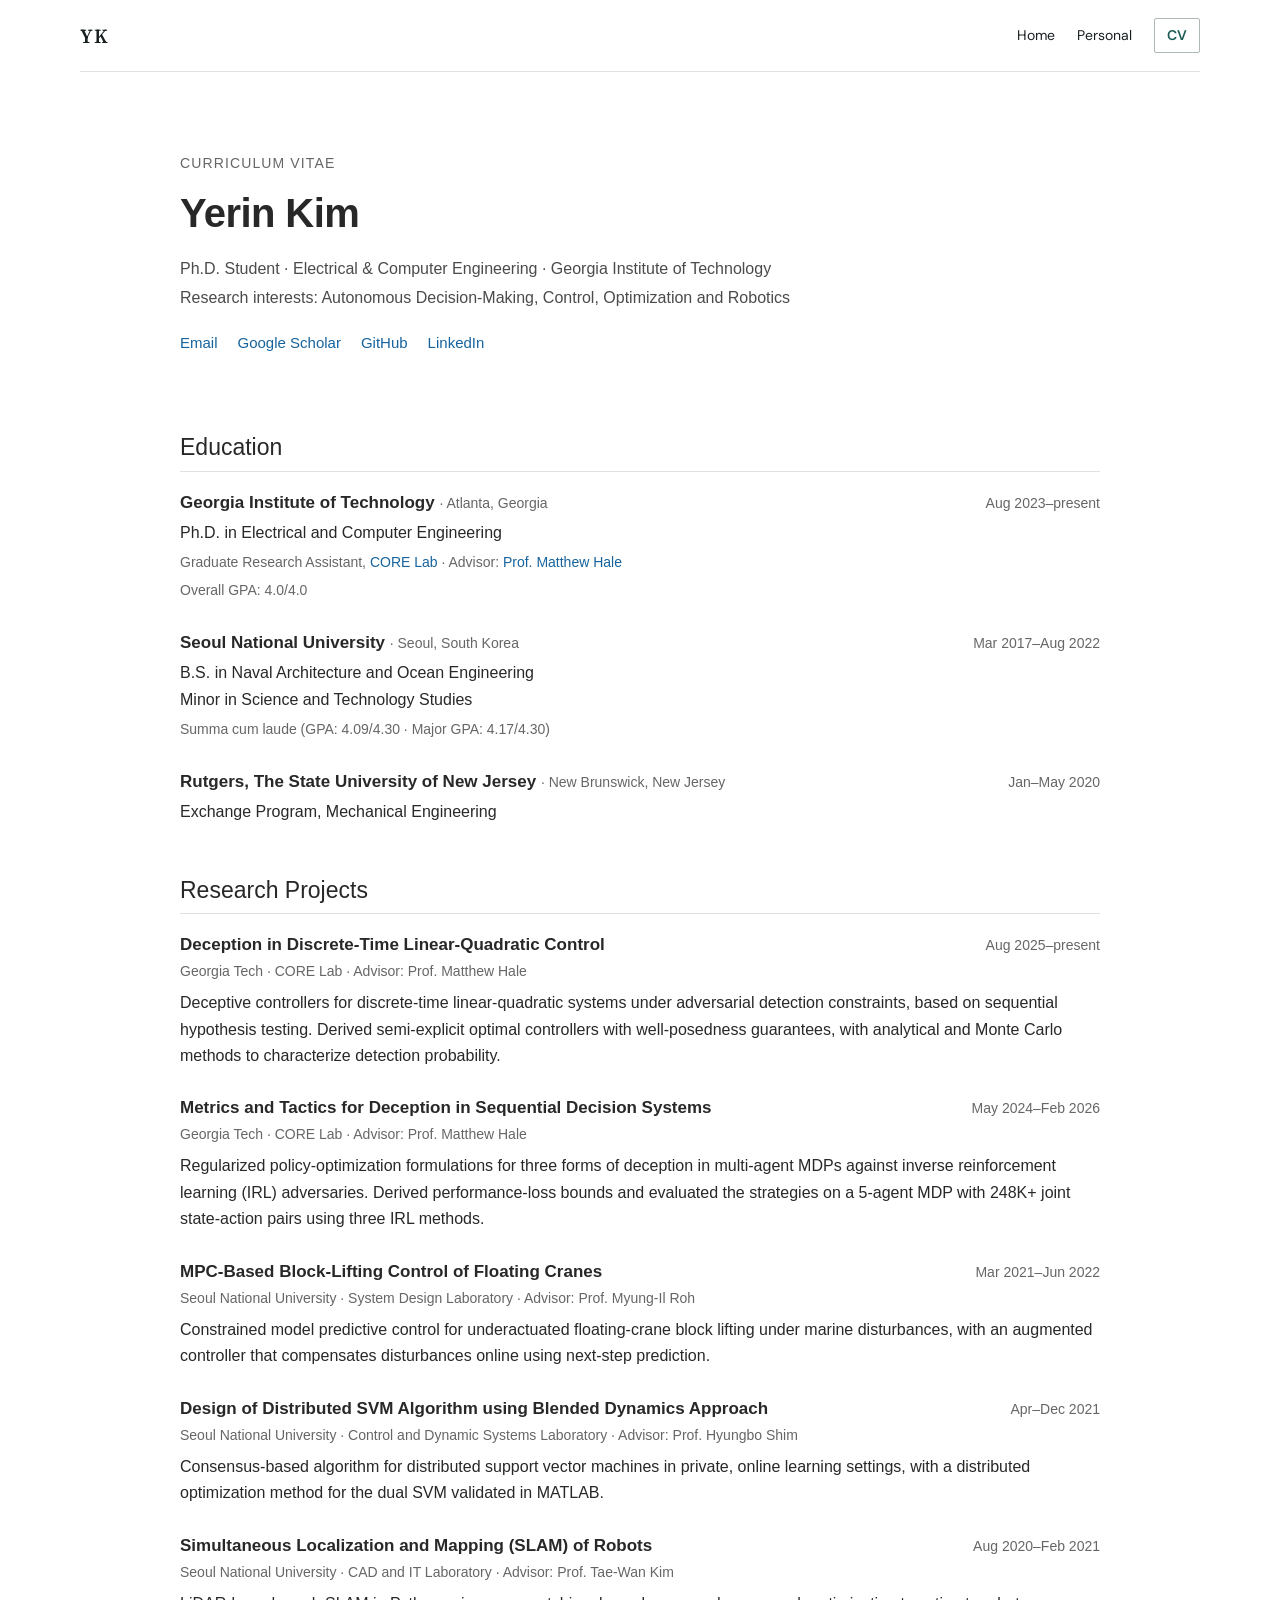
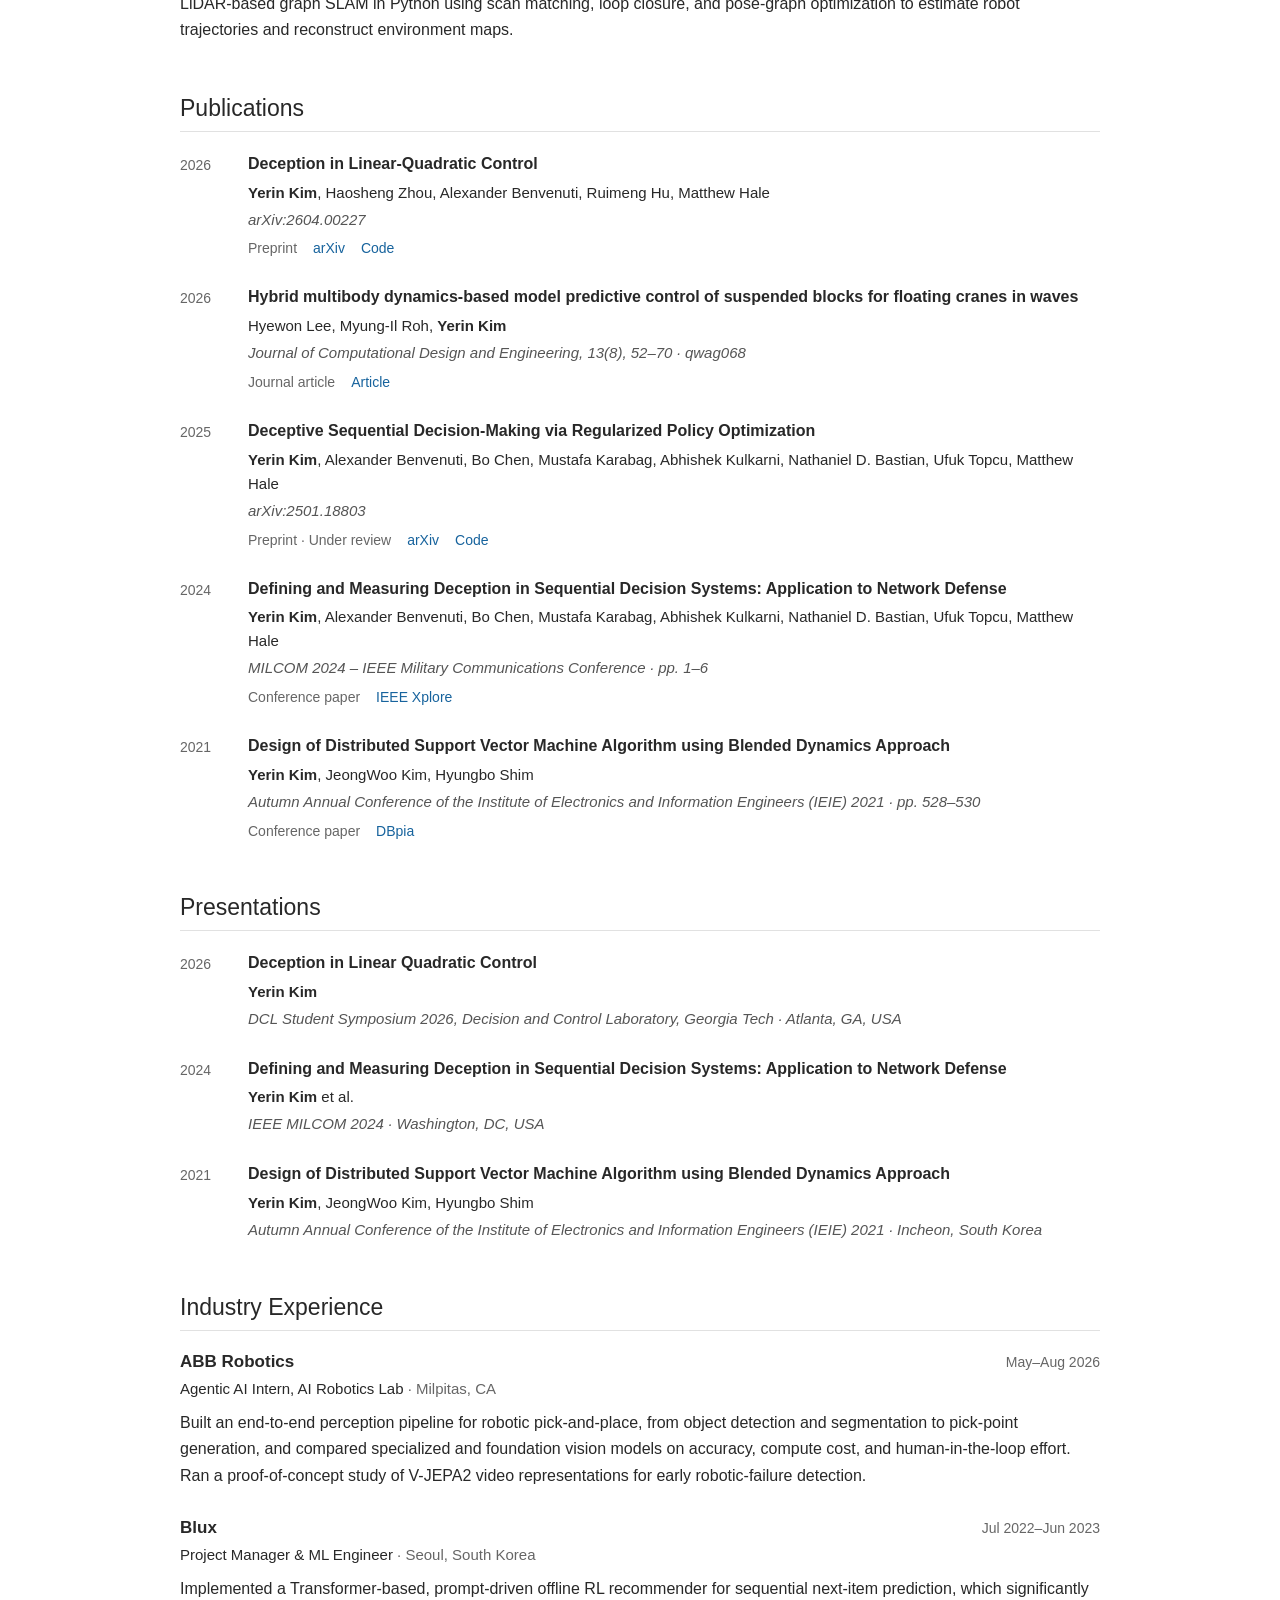
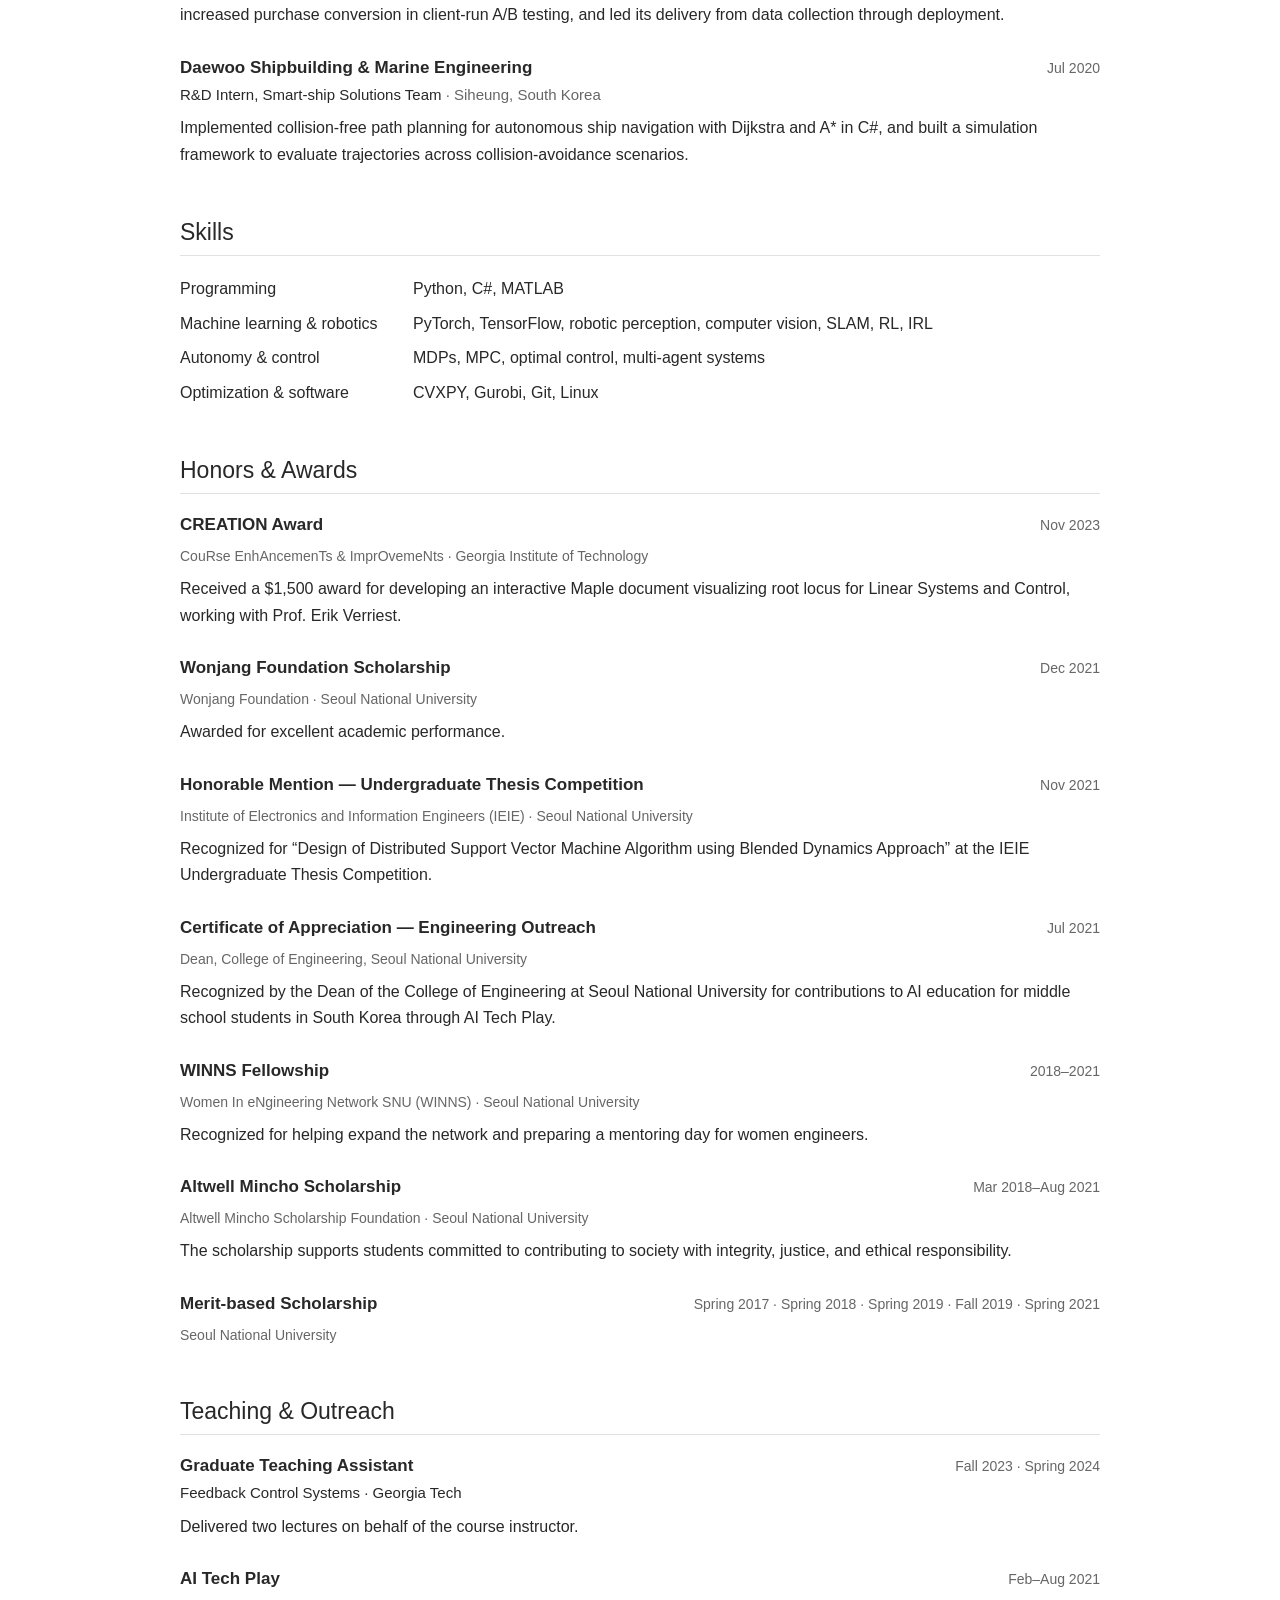
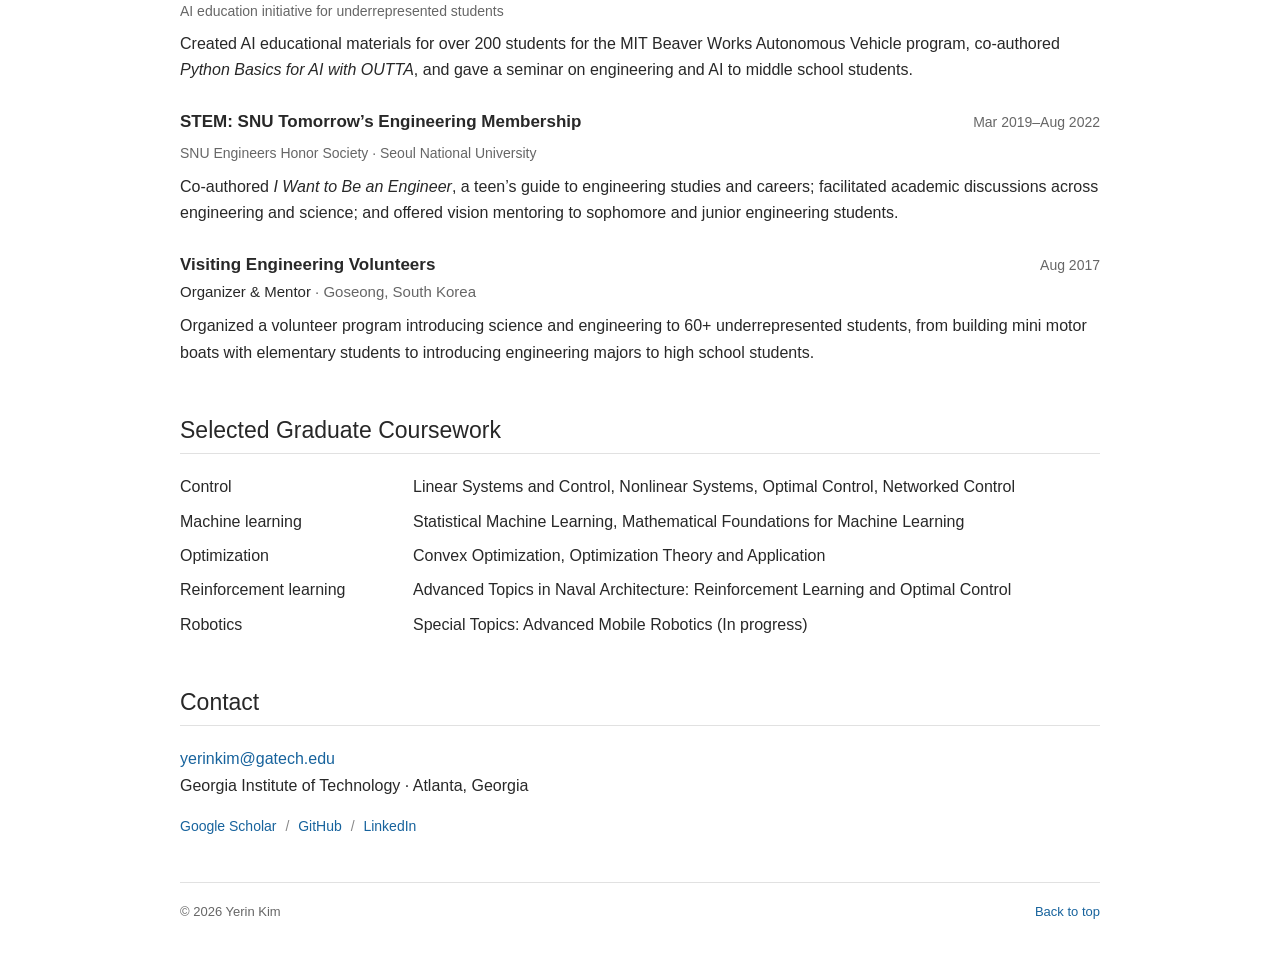
==== cv.html @ 41ae3ee2 "CV: rename to Presentations and add DCL Student Symposium 2026 talk Co-Authored-By: Claude Opus 5.5 " ====
<!doctype html>
<html lang="en">
<head>
  <meta charset="utf-8">
  <meta name="viewport" content="width=device-width, initial-scale=1">
  <meta name="description" content="Yerin Kim is a Ph.D. student in Electrical and Computer Engineering at Georgia Tech. Research in autonomous decision-making, control, optimization, and robotics.">
  <meta name="theme-color" content="#ffffff">



  <title>CV | Yerin Kim</title>
  <link rel="icon" type="image/svg+xml" href="data:image/svg+xml,%3Csvg xmlns='http://www.w3.org/2000/svg' viewBox='0 0 64 64'%3E%3Crect width='64' height='64' rx='6' fill='%231d5d91'/%3E%3Ctext x='32' y='42' font-family='Georgia,serif' font-size='28' text-anchor='middle' fill='white'%3EYK%3C/text%3E%3C/svg%3E">
    <link href="https://fonts.googleapis.com/css2?family=DM+Sans:wght@400;500;600&family=Source+Serif+4:opsz,wght@8..60,500;8..60,600&display=swap" rel="stylesheet">
    <link rel="stylesheet" href="styles.css">
    <link rel="stylesheet" href="cv.css">
  <meta property="og:type" content="website">
  <meta property="og:site_name" content="Yerin Kim">
  <meta property="og:title" content="CV | Yerin Kim">
  <meta property="og:description" content="Research, publications, industry experience, education, and teaching.">
  <meta property="og:url" content="https://yerinkim-yk.github.io/cv.html">
  <meta property="og:image" content="https://yerinkim-yk.github.io/assets/personal-outdoors.jpg">
  <meta property="og:image:type" content="image/jpeg">
  <meta property="og:image:alt" content="Yerin overlooking the mountains from a rock beneath a tree">
  <meta name="twitter:card" content="summary_large_image">
  <meta name="twitter:title" content="CV | Yerin Kim">
  <meta name="twitter:description" content="Research, publications, industry experience, education, and teaching.">
  <meta name="twitter:image" content="https://yerinkim-yk.github.io/assets/personal-outdoors.jpg">
  <meta name="twitter:image:alt" content="Yerin overlooking the mountains from a rock beneath a tree">
</head>
<body class="cv-page">
  <a class="skip-link" href="#main">Skip to content</a>
  <header class="site-header">
    <a class="wordmark" href="index.html" aria-label="Yerin Kim home">YK</a>
    <nav aria-label="Primary navigation">
      <a href="index.html">Home</a>
      <a href="personal.html">Personal</a>
      <a href="cv.html" class="nav-cv" aria-current="page">CV</a>
    </nav>
  </header>
  <main id="main">
    <section class="introduction" id="home" aria-labelledby="name">
      <div class="profile-header">
        <div class="profile-identity">
          <p class="page-label">Curriculum Vitae</p>
          <h1 id="name">Yerin Kim</h1>
          <p class="position">Ph.D. Student · Electrical &amp; Computer Engineering · Georgia Institute of Technology<br>Research interests: Autonomous Decision-Making, Control, Optimization and Robotics</p>
          <div class="profile-links" aria-label="Contact and profiles"><a href="mailto:yerinkim@gatech.edu">Email</a><a href="https://scholar.google.com/citations?user=Wx4iFFQAAAAJ&amp;hl=en" target="_blank" rel="noopener noreferrer">Google Scholar</a><a href="https://github.com/yerinkim-yk" target="_blank" rel="noopener noreferrer">GitHub</a><a href="https://www.linkedin.com/in/yerinkimyk" target="_blank" rel="noopener noreferrer">LinkedIn</a></div>
        </div>
      </div>
    </section>

    <section class="section" id="about" aria-labelledby="education-heading">
      <h2 id="education-heading">Education</h2>
      <article class="education-entry">
        <div class="education-content">
        <div class="entry-heading"><h3>Georgia Institute of Technology <span class="location">· Atlanta, Georgia</span></h3><p class="entry-date">Aug 2023–present</p></div>
        <p>Ph.D. in Electrical and Computer Engineering</p>
        <p class="entry-meta">Graduate Research Assistant, <a href="https://corelab.ece.gatech.edu/" target="_blank" rel="noopener noreferrer">CORE Lab</a> · Advisor: <a href="https://ece.gatech.edu/directory/matthew-hale" target="_blank" rel="noopener noreferrer">Prof. Matthew Hale</a></p>
        <p class="entry-meta">Overall GPA: 4.0/4.0</p>
        </div>
      </article>
      <article class="education-entry">
        <div class="education-content">
        <div class="entry-heading"><h3>Seoul National University <span class="location">· Seoul, South Korea</span></h3><p class="entry-date">Mar 2017–Aug 2022</p></div>
        <p>B.S. in Naval Architecture and Ocean Engineering<br>Minor in Science and Technology Studies</p>
        <p class="entry-meta">Summa cum laude (GPA: 4.09/4.30 · Major GPA: 4.17/4.30)</p>
        </div>
      </article>
      <article class="education-entry">
        <div class="education-content">
        <div class="entry-heading"><h3>Rutgers, The State University of New Jersey <span class="location">· New Brunswick, New Jersey</span></h3><p class="entry-date">Jan–May 2020</p></div>
        <p>Exchange Program, Mechanical Engineering</p>
        </div>
      </article>
    </section>

    <section class="section" id="research" aria-labelledby="research-heading">
      <h2 id="research-heading">Research Projects</h2>
      <article class="research-entry">
        <div class="entry-heading"><h3>Deception in Discrete-Time Linear-Quadratic Control</h3><p class="entry-date">Aug 2025–present</p></div>
        <p class="entry-meta">Georgia Tech · CORE Lab · Advisor: Prof. Matthew Hale</p>
        <p>Deceptive controllers for discrete-time linear-quadratic systems under adversarial detection constraints, based on sequential hypothesis testing. Derived semi-explicit optimal controllers with well-posedness guarantees, with analytical and Monte Carlo methods to characterize detection probability.</p>
      </article>
      <article class="research-entry">
        <div class="entry-heading"><h3>Metrics and Tactics for Deception in Sequential Decision Systems</h3><p class="entry-date">May 2024–Feb 2026</p></div>
        <p class="entry-meta">Georgia Tech · CORE Lab · Advisor: Prof. Matthew Hale</p>
        <p>Regularized policy-optimization formulations for three forms of deception in multi-agent MDPs against inverse reinforcement learning (IRL) adversaries. Derived performance-loss bounds and evaluated the strategies on a 5-agent MDP with 248K+ joint state-action pairs using three IRL methods.</p>
      </article>
      <article class="research-entry">
        <div class="entry-heading"><h3>MPC-Based Block-Lifting Control of Floating Cranes</h3><p class="entry-date">Mar 2021–Jun 2022</p></div>
        <p class="entry-meta">Seoul National University · System Design Laboratory · Advisor: Prof. Myung-Il Roh</p>
        <p>Constrained model predictive control for underactuated floating-crane block lifting under marine disturbances, with an augmented controller that compensates disturbances online using next-step prediction.</p>
      </article>
      <article class="research-entry">
        <div class="entry-heading"><h3>Design of Distributed SVM Algorithm using Blended Dynamics Approach</h3><p class="entry-date">Apr–Dec 2021</p></div>
        <p class="entry-meta">Seoul National University · Control and Dynamic Systems Laboratory · Advisor: Prof. Hyungbo Shim</p>
        <p>Consensus-based algorithm for distributed support vector machines in private, online learning settings, with a distributed optimization method for the dual SVM validated in MATLAB.</p>
      </article>
      <article class="research-entry">
        <div class="entry-heading"><h3>Simultaneous Localization and Mapping (SLAM) of Robots</h3><p class="entry-date">Aug 2020–Feb 2021</p></div>
        <p class="entry-meta">Seoul National University · CAD and IT Laboratory · Advisor: Prof. Tae-Wan Kim</p>
        <p>LiDAR-based graph SLAM in Python using scan matching, loop closure, and pose-graph optimization to estimate robot trajectories and reconstruct environment maps.</p>
      </article>
    </section>

    <section class="section" id="publications" aria-labelledby="publications-heading">
      <h2 id="publications-heading">Publications</h2>
      <ol class="publication-list">
        <li>
          <span class="pub-year">2026</span>
          <div class="publication-body">
            <h3 class="publication-title"><a href="https://arxiv.org/abs/2604.00227" target="_blank" rel="noopener noreferrer">Deception in Linear-Quadratic Control</a></h3>
            <p class="authors"><strong>Yerin Kim</strong>, Haosheng Zhou, Alexander Benvenuti, Ruimeng Hu, Matthew Hale</p>
            <p class="venue">arXiv:2604.00227</p>
            <div class="publication-links"><span class="publication-status">Preprint</span><a class="paper-link" href="https://arxiv.org/abs/2604.00227" target="_blank" rel="noopener noreferrer" aria-label="arXiv: Deception in Linear-Quadratic Control">arXiv</a><a class="paper-link" href="https://github.com/yerinkim-yk/Deception-in-LQ-control" target="_blank" rel="noopener noreferrer" aria-label="Code: Deception in Linear-Quadratic Control">Code</a></div>
          </div>
        </li>
<li>
          <span class="pub-year">2026</span>
          <div class="publication-body">
            <h3 class="publication-title"><a href="https://doi.org/10.1093/jcde/qwag068" target="_blank" rel="noopener noreferrer">Hybrid multibody dynamics-based model predictive control of suspended blocks for floating cranes in waves</a></h3>
            <p class="authors">Hyewon Lee, Myung-Il Roh, <strong>Yerin Kim</strong></p>
            <p class="venue">Journal of Computational Design and Engineering, 13(8), 52–70 · qwag068</p>
            <div class="publication-links"><span class="publication-status">Journal article</span><a class="paper-link" href="https://doi.org/10.1093/jcde/qwag068" target="_blank" rel="noopener noreferrer" aria-label="Article: Hybrid multibody dynamics-based model predictive control">Article</a></div>
          </div>
        </li>
<li>
          <span class="pub-year">2025</span>
          <div class="publication-body">
            <h3 class="publication-title"><a href="https://arxiv.org/abs/2501.18803" target="_blank" rel="noopener noreferrer">Deceptive Sequential Decision-Making via Regularized Policy Optimization</a></h3>
            <p class="authors"><strong>Yerin Kim</strong>, Alexander Benvenuti, Bo Chen, Mustafa Karabag, Abhishek Kulkarni, Nathaniel D. Bastian, Ufuk Topcu, Matthew Hale</p>
            <p class="venue">arXiv:2501.18803</p>
            <div class="publication-links"><span class="publication-status">Preprint · Under review</span><a class="paper-link" href="https://arxiv.org/abs/2501.18803" target="_blank" rel="noopener noreferrer" aria-label="arXiv: Deceptive Sequential Decision-Making via Regularized Policy Optimization">arXiv</a><a class="paper-link" href="https://github.com/yerinkim-yk/DeceptionMTD" target="_blank" rel="noopener noreferrer" aria-label="Code: Deceptive Sequential Decision-Making via Regularized Policy Optimization">Code</a></div>
          </div>
        </li>
<li>
          <span class="pub-year">2024</span>
          <div class="publication-body">
            <h3 class="publication-title"><a href="https://ieeexplore.ieee.org/document/10773660" target="_blank" rel="noopener noreferrer">Defining and Measuring Deception in Sequential Decision Systems: Application to Network Defense</a></h3>
            <p class="authors"><strong>Yerin Kim</strong>, Alexander Benvenuti, Bo Chen, Mustafa Karabag, Abhishek Kulkarni, Nathaniel D. Bastian, Ufuk Topcu, Matthew Hale</p>
            <p class="venue">MILCOM 2024 – IEEE Military Communications Conference · pp. 1–6</p>
            <div class="publication-links"><span class="publication-status">Conference paper</span><a class="paper-link" href="https://ieeexplore.ieee.org/document/10773660" target="_blank" rel="noopener noreferrer" aria-label="IEEE Xplore: Defining and Measuring Deception in Sequential Decision Systems: Application to Network Defense">IEEE Xplore</a></div>
          </div>
        </li>
        <li>
          <span class="pub-year">2021</span>
          <div class="publication-body">
            <h3 class="publication-title"><a href="https://www.dbpia.co.kr/journal/articleDetail?nodeId=NODE11027646" target="_blank" rel="noopener noreferrer">Design of Distributed Support Vector Machine Algorithm using Blended Dynamics Approach</a></h3>
            <p class="authors"><strong>Yerin Kim</strong>, JeongWoo Kim, Hyungbo Shim</p>
            <p class="venue">Autumn Annual Conference of the Institute of Electronics and Information Engineers (IEIE) 2021 · pp. 528–530</p>
            <div class="publication-links"><span class="publication-status">Conference paper</span><a class="paper-link" href="https://www.dbpia.co.kr/journal/articleDetail?nodeId=NODE11027646" target="_blank" rel="noopener noreferrer" aria-label="DBpia: Design of Distributed Support Vector Machine Algorithm using Blended Dynamics Approach">DBpia</a></div>
          </div>
        </li>
      </ol>
    </section>

    <section class="section" id="presentations" aria-labelledby="presentations-heading">
      <h2 id="presentations-heading">Presentations</h2>
      <ol class="publication-list">
        <li>
          <span class="pub-year">2026</span>
          <div class="publication-body">
            <h3 class="publication-title">Deception in Linear Quadratic Control</h3>
            <p class="authors"><strong>Yerin Kim</strong></p>
            <p class="venue">DCL Student Symposium 2026, Decision and Control Laboratory, Georgia Tech · Atlanta, GA, USA</p>
          </div>
        </li>
        <li>
          <span class="pub-year">2024</span>
          <div class="publication-body">
            <h3 class="publication-title">Defining and Measuring Deception in Sequential Decision Systems: Application to Network Defense</h3>
            <p class="authors"><strong>Yerin Kim</strong> et al.</p>
            <p class="venue">IEEE MILCOM 2024 · Washington, DC, USA</p>
          </div>
        </li>
        <li>
          <span class="pub-year">2021</span>
          <div class="publication-body">
            <h3 class="publication-title">Design of Distributed Support Vector Machine Algorithm using Blended Dynamics Approach</h3>
            <p class="authors"><strong>Yerin Kim</strong>, JeongWoo Kim, Hyungbo Shim</p>
            <p class="venue">Autumn Annual Conference of the Institute of Electronics and Information Engineers (IEIE) 2021 · Incheon, South Korea</p>
          </div>
        </li>
      </ol>
    </section>

    <section class="section" id="work" aria-labelledby="work-heading">
      <h2 id="work-heading">Industry Experience</h2>
      <article class="experience-entry company-entry">
        <div class="company-content">
        <div class="entry-heading"><h3>ABB Robotics</h3><p class="entry-date">May–Aug 2026</p></div>
        <p class="entry-role">Agentic AI Intern, AI Robotics Lab <span class="location">· Milpitas, CA</span></p>
        <p>Built an end-to-end perception pipeline for robotic pick-and-place, from object detection and segmentation to pick-point generation, and compared specialized and foundation vision models on accuracy, compute cost, and human-in-the-loop effort. Ran a proof-of-concept study of V-JEPA2 video representations for early robotic-failure detection.</p>
        </div>
      </article>
      <article class="experience-entry company-entry">
        <div class="company-content">
        <div class="entry-heading"><h3>Blux</h3><p class="entry-date">Jul 2022–Jun 2023</p></div>
        <p class="entry-role">Project Manager &amp; ML Engineer <span class="location">· Seoul, South Korea</span></p>
        <p>Implemented a Transformer-based, prompt-driven offline RL recommender for sequential next-item prediction, which significantly increased purchase conversion in client-run A/B testing, and led its delivery from data collection through deployment.</p>
        </div>
      </article>
      <article class="experience-entry company-entry">
        <div class="company-content">
        <div class="entry-heading"><h3>Daewoo Shipbuilding &amp; Marine Engineering</h3><p class="entry-date">Jul 2020</p></div>
        <p class="entry-role">R&amp;D Intern, Smart-ship Solutions Team <span class="location">· Siheung, South Korea</span></p>
        <p>Implemented collision-free path planning for autonomous ship navigation with Dijkstra and A* in C#, and built a simulation framework to evaluate trajectories across collision-avoidance scenarios.</p>
        </div>
      </article>
    </section>

    <section class="section" id="skills" aria-labelledby="skills-heading">
      <h2 id="skills-heading">Skills</h2>
      <dl class="skills-list">
        <div><dt>Programming</dt><dd>Python, C#, MATLAB</dd></div>
        <div><dt>Machine learning &amp; robotics</dt><dd>PyTorch, TensorFlow, robotic perception, computer vision, SLAM, RL, IRL</dd></div>
        <div><dt>Autonomy &amp; control</dt><dd>MDPs, MPC, optimal control, multi-agent systems</dd></div>
        <div><dt>Optimization &amp; software</dt><dd>CVXPY, Gurobi, Git, Linux</dd></div>
      </dl>
    </section>

    <section class="section" id="awards" aria-labelledby="awards-heading">
      <h2 id="awards-heading">Honors &amp; Awards</h2>
      <article class="experience-entry">
        <div class="entry-heading"><h3>CREATION Award</h3><p class="entry-date">Nov 2023</p></div>
        <p class="entry-meta">CouRse EnhAncemenTs &amp; ImprOvemeNts · Georgia Institute of Technology</p>
        <p>Received a $1,500 award for developing an interactive Maple document visualizing root locus for Linear Systems and Control, working with Prof. Erik Verriest.</p>
      </article>
      <article class="experience-entry">
        <div class="entry-heading"><h3>Wonjang Foundation Scholarship</h3><p class="entry-date">Dec 2021</p></div>
        <p class="entry-meta">Wonjang Foundation · Seoul National University</p>
        <p>Awarded for excellent academic performance.</p>
      </article>
      <article class="experience-entry">
        <div class="entry-heading"><h3>Honorable Mention — Undergraduate Thesis Competition</h3><p class="entry-date">Nov 2021</p></div>
        <p class="entry-meta">Institute of Electronics and Information Engineers (IEIE) · Seoul National University</p>
        <p>Recognized for “Design of Distributed Support Vector Machine Algorithm using Blended Dynamics Approach” at the IEIE Undergraduate Thesis Competition.</p>
      </article>
      <article class="experience-entry">
        <div class="entry-heading"><h3>Certificate of Appreciation — Engineering Outreach</h3><p class="entry-date">Jul 2021</p></div>
        <p class="entry-meta">Dean, College of Engineering, Seoul National University</p>
        <p>Recognized by the Dean of the College of Engineering at Seoul National University for contributions to AI education for middle school students in South Korea through AI Tech Play.</p>
      </article>
      <article class="experience-entry">
        <div class="entry-heading"><h3>WINNS Fellowship</h3><p class="entry-date">2018–2021</p></div>
        <p class="entry-meta">Women In eNgineering Network SNU (WINNS) · Seoul National University</p>
        <p>Recognized for helping expand the network and preparing a mentoring day for women engineers.</p>
      </article>
      <article class="experience-entry">
        <div class="entry-heading"><h3>Altwell Mincho Scholarship</h3><p class="entry-date">Mar 2018–Aug 2021</p></div>
        <p class="entry-meta">Altwell Mincho Scholarship Foundation · Seoul National University</p>
        <p>The scholarship supports students committed to contributing to society with integrity, justice, and ethical responsibility.</p>
      </article>
      <article class="experience-entry">
        <div class="entry-heading"><h3>Merit-based Scholarship</h3><p class="entry-date">Spring 2017 · Spring 2018 · Spring 2019 · Fall 2019 · Spring 2021</p></div>
        <p class="entry-meta">Seoul National University</p>
      </article>
    </section>

    <section class="section" id="teaching" aria-labelledby="teaching-heading">
      <h2 id="teaching-heading">Teaching &amp; Outreach</h2>
      <article class="experience-entry">
        <div class="entry-heading"><h3>Graduate Teaching Assistant</h3><p class="entry-date">Fall 2023 · Spring 2024</p></div>
        <p class="entry-role">Feedback Control Systems · Georgia Tech</p>
        <p>Delivered two lectures on behalf of the course instructor.</p>
      </article>
      <article class="experience-entry">
        <div class="entry-heading"><h3>AI Tech Play</h3><p class="entry-date">Feb–Aug 2021</p></div>
        <p class="entry-meta">AI education initiative for underrepresented students</p>
        <p>Created AI educational materials for over 200 students for the MIT Beaver Works Autonomous Vehicle program, co-authored <em>Python Basics for AI with OUTTA</em>, and gave a seminar on engineering and AI to middle school students.</p>
      </article>
      <article class="experience-entry">
        <div class="entry-heading"><h3>STEM: SNU Tomorrow’s Engineering Membership</h3><p class="entry-date">Mar 2019–Aug 2022</p></div>
        <p class="entry-meta">SNU Engineers Honor Society · Seoul National University</p>
        <p>Co-authored <em>I Want to Be an Engineer</em>, a teen’s guide to engineering studies and careers; facilitated academic discussions across engineering and science; and offered vision mentoring to sophomore and junior engineering students.</p>
      </article>
      <article class="experience-entry">
        <div class="entry-heading"><h3>Visiting Engineering Volunteers</h3><p class="entry-date">Aug 2017</p></div>
        <p class="entry-role">Organizer &amp; Mentor <span class="location">· Goseong, South Korea</span></p>
        <p>Organized a volunteer program introducing science and engineering to 60+ underrepresented students, from building mini motor boats with elementary students to introducing engineering majors to high school students.</p>
      </article>
    </section>

    <section class="section" id="coursework" aria-labelledby="coursework-heading">
      <h2 id="coursework-heading">Selected Graduate Coursework</h2>
      <dl class="skills-list">
        <div><dt>Control</dt><dd>Linear Systems and Control, Nonlinear Systems, Optimal Control, Networked Control</dd></div>
        <div><dt>Machine learning</dt><dd>Statistical Machine Learning, Mathematical Foundations for Machine Learning</dd></div>
        <div><dt>Optimization</dt><dd>Convex Optimization, Optimization Theory and Application</dd></div>
        <div><dt>Reinforcement learning</dt><dd>Advanced Topics in Naval Architecture: Reinforcement Learning and Optimal Control</dd></div>
        <div><dt>Robotics</dt><dd>Special Topics: Advanced Mobile Robotics (In progress)</dd></div>
      </dl>
    </section>

    <section class="section contact-section" id="contact" aria-labelledby="contact-heading">
      <h2 id="contact-heading">Contact</h2>
      <p><a href="mailto:yerinkim@gatech.edu">yerinkim@gatech.edu</a><br>Georgia Institute of Technology · Atlanta, Georgia</p>
      <p class="contact-profiles"><a href="https://scholar.google.com/citations?user=Wx4iFFQAAAAJ&amp;hl=en" target="_blank" rel="noopener noreferrer">Google Scholar</a><span aria-hidden="true"> / </span><a href="https://github.com/yerinkim-yk" target="_blank" rel="noopener noreferrer">GitHub</a><span aria-hidden="true"> / </span><a href="https://www.linkedin.com/in/yerinkimyk" target="_blank" rel="noopener noreferrer">LinkedIn</a></p>
    </section>
  </main>
  <footer class="site-footer"><span>© 2026 Yerin Kim</span><a href="#home">Back to top</a></footer>
  <script data-goatcounter="https://yerinkim.goatcounter.com/count" async src="https://gc.zgo.at/count.js"></script>
</body>
</html>
---- styles.css ----
:root {
  --ink: #192022;
  --muted: #667071;
  --line: #dfe3e1;
  --soft: #f5f7f5;
  --accent: #1c5b55;
  --serif: "Source Serif 4", Georgia, serif;
  --sans: "DM Sans", Arial, sans-serif;
}

* { box-sizing: border-box; }
html { scroll-behavior: smooth; }
body { margin: 0; color: var(--ink); background: #fff; font: 400 16px/1.65 var(--sans); }
a { color: var(--accent); text-decoration-color: #9dbbb6; text-underline-offset: 0.18em; }
a:hover { color: #103d39; }

.site-header {
  width: min(1120px, calc(100% - 48px));
  min-height: 72px;
  margin: 0 auto;
  display: flex;
  align-items: center;
  justify-content: space-between;
  border-bottom: 1px solid var(--line);
}
.wordmark { color: var(--ink); font: 600 20px/1 var(--serif); letter-spacing: .04em; text-decoration: none; }
nav { display: flex; align-items: center; gap: 22px; font-size: 14px; }
nav a { color: var(--ink); text-decoration: none; }
nav a:hover { color: var(--accent); }
nav .nav-cv { padding: 5px 12px; border: 1px solid #aeb9b5; border-radius: 2px; }

main { width: min(1040px, calc(100% - 48px)); margin: 0 auto; }
.hero { padding: clamp(84px, 12vw, 148px) 0 clamp(82px, 10vw, 126px); }
.hero-identity { display: grid; grid-template-columns: 1fr 156px; gap: 48px; align-items: end; max-width: 760px; }
.eyebrow, .card-kicker { margin: 0 0 9px; color: var(--accent); font-size: 11px; font-weight: 600; letter-spacing: .13em; text-transform: uppercase; }
h1, h2, h3, h4 { margin: 0; line-height: 1.17; }
h1, h2, h3 { font-family: var(--serif); font-weight: 600; }
h1 { font-size: clamp(46px, 7vw, 76px); letter-spacing: -.038em; }
h2 { font-size: clamp(33px, 4.2vw, 48px); letter-spacing: -.027em; }
h3 { font-size: 26px; letter-spacing: -.018em; }
h4 { font-size: 15px; font-weight: 600; }
.affiliation { margin: 13px 0 0; color: var(--muted); font-size: 16px; line-height: 1.5; }
.advisor { margin: 0; color: var(--muted); font-size: 14px; }
.portrait { width: 156px; height: 156px; object-fit: cover; border-radius: 2px; filter: saturate(.88); }
.hero-copy { width: min(775px, 100%); margin-top: 62px; }
.hero-copy p { margin: 0 0 19px; font-size: 18px; }
.hero-copy .research-statement { font: 500 clamp(23px, 3vw, 32px)/1.33 var(--serif); letter-spacing: -.018em; }
.contact-links { display: flex; flex-wrap: wrap; gap: 8px 19px; padding-top: 10px; font-size: 15px !important; }

.section { padding: 92px 0; border-top: 1px solid var(--line); }
.section-heading { margin-bottom: 42px; }
.section-heading h2 { max-width: 700px; }
.featured-research { display: grid; gap: 30px; }
.research-card { padding: 35px; background: var(--soft); border: 1px solid #e7ebe8; }
.research-card-heading { padding-bottom: 27px; border-bottom: 1px solid #dbe1de; }
.research-card-heading .card-kicker { margin: 0; }
.research-card-heading h3 { margin-top: 9px; }
.research-card-details { display: grid; grid-template-columns: minmax(0, 1.05fr) minmax(290px, .95fr); gap: 42px; align-items: center; padding-top: 28px; }
.research-card-copy p:not(.card-kicker) { margin: 15px 0 0; }
.project-links { display: flex; gap: 20px; font-size: 14px; font-weight: 600; }
.research-visual { margin: 0; }
.research-visual img { display: block; width: 100%; max-height: 270px; object-fit: contain; background: #fff; }
figcaption { margin-top: 8px; color: var(--muted); font-size: 12px; }
.earlier-research { display: grid; grid-template-columns: .9fr 1fr 1fr 1fr; gap: 25px; margin-top: 52px; padding-top: 25px; border-top: 1px solid var(--line); }
.earlier-research .eyebrow { margin-top: 4px; }
.earlier-research h3 { font-size: 18px; }
.earlier-research p { margin: 9px 0 0; color: var(--muted); font-size: 14px; line-height: 1.55; }

.publication-list { margin: 0; padding: 0; list-style: none; counter-reset: publications; }
.publication-list li { position: relative; padding: 0 0 28px 34px; counter-increment: publications; }
.publication-list li::before { content: counter(publications, decimal-leading-zero); position: absolute; left: 0; top: 3px; color: var(--accent); font-size: 12px; font-weight: 600; }
.publication-list p { margin: 3px 0; font-size: 15px; }
.publication-title { font: 600 20px/1.32 var(--serif); }
.publication-title a { color: var(--ink); text-decoration-color: #b7c9c5; }
.publication-title a:hover { color: var(--accent); }
.venue, .publication-note { color: var(--muted); }
.citation-count { white-space: nowrap; }
.publication-note { margin: 3px 0 0 34px; font-size: 12px; }

.update-list { margin: 0; padding: 0; list-style: none; max-width: 770px; }
.update-list li { display: grid; grid-template-columns: 100px 1fr; gap: 20px; padding: 5px 0; }
.update-list time, .update-list .milestone-date { color: var(--muted); font-size: 13px; font-weight: 600; }

.background-grid { display: grid; grid-template-columns: 1fr 1fr; gap: 70px; }
.subheading { margin-bottom: 22px; font-size: 24px; }
.compact-entry { display: grid; grid-template-columns: 50px 1fr; align-items: center; gap: 15px; min-height: 72px; padding: 12px 0; border-top: 1px solid var(--line); }
.compact-entry:last-child { border-bottom: 1px solid var(--line); }
.compact-entry p { margin: 3px 0 0; color: var(--muted); font-size: 13px; line-height: 1.45; }
.company-logo, .school-logo { display: block; width: 42px; max-height: 42px; object-fit: contain; }
.company-logo.abb { width: 37px; }.company-logo.dsme { width: 44px; }.school-logo { width: 43px; max-height: 43px; }
.outreach-grid { display: grid; gap: 40px; }
.outreach-entry { min-width: 0; display: grid; grid-template-columns: 130px minmax(0, 1fr); gap: 32px; align-items: start; }
.outreach-cover img { display: block; width: 100%; height: auto; border: 1px solid var(--line); }
.outreach-copy { min-width: 0; }
.outreach-entry h3 { font-size: 25px; }
.outreach-entry .outreach-role { margin: 10px 0 0; color: var(--muted); font-size: 13px; }
.outreach-copy > p { margin: 18px 0 0; }
.outreach-entry .outreach-links { display: flex; flex-wrap: wrap; gap: 8px 20px; margin-top: auto; padding-top: 22px; font-size: 14px; }
.cv-callout { margin: 0 0 90px; padding: 28px 32px; background: var(--soft); border-left: 3px solid var(--accent); }
.cv-callout p { margin: 0; font: 500 19px/1.45 var(--serif); }
footer { width: min(1040px, calc(100% - 48px)); margin: 0 auto; padding: 20px 0 38px; border-top: 1px solid var(--line); color: var(--muted); font-size: 12px; }
footer p { margin: 0; }

@media (max-width: 760px) {
  .site-header, main, footer { width: min(100% - 32px, 1040px); }
  .site-header { min-height: 64px; }
  nav { gap: 13px; font-size: 12px; }

  .hero { padding: 68px 0 76px; }
  .hero-identity { grid-template-columns: 1fr 112px; gap: 20px; }
  .portrait { width: 112px; height: 112px; }
  .hero-copy { margin-top: 45px; }
  .hero-copy p { font-size: 16px; }
  .section { padding: 64px 0; }
  .section-heading { margin-bottom: 30px; }
  .research-card { padding: 25px; }
  .research-card-details { grid-template-columns: 1fr; gap: 16px; }
  .research-card-heading { padding-bottom: 22px; }
  .research-card-details { padding-top: 22px; }
  .research-card h3 { font-size: 24px; }
  .earlier-research { grid-template-columns: 1fr; gap: 22px; }
  .background-grid { grid-template-columns: 1fr; gap: 48px; }
  .outreach-grid { grid-template-columns: 1fr; gap: 40px; }
  .outreach-entry { grid-template-columns: 90px minmax(0, 1fr); gap: 20px; }
  .update-list li { grid-template-columns: 86px 1fr; gap: 13px; }
  .cv-callout { margin-bottom: 65px; padding: 24px; }
}

@media (max-width: 430px) {
  .site-header { align-items: center; }
  nav { gap: 10px; }

  .hero-identity { grid-template-columns: 1fr 90px; }
  .portrait { width: 90px; height: 90px; }
  .advisor { font-size: 12px; }
  .outreach-entry { grid-template-columns: 1fr; gap: 20px; }
  .outreach-cover { width: 100px; }
}

.research-card-copy .research-scope { font-size: 14px; color: var(--muted); }
.research-metric { font-family: var(--serif); font-size: 17px; overflow-wrap: anywhere; }
.compact-entry:has(.industry-summary) { align-items: start; }
.compact-entry .industry-summary, .compact-entry .industry-details { font-size: 14px; line-height: 1.65; margin-top: 12px; color: var(--ink); }
.industry-details { padding-left: 18px; margin-bottom: 0; }
.industry-details li + li { margin-top: 8px; }

/* Shared header on Home, Personal and CV. */
.site-header { gap: 24px; font-family: var(--sans); }
.site-header nav { flex-wrap: wrap; justify-content: flex-end; }
.site-header nav a, .site-header .wordmark { color: var(--ink); text-decoration: none; }
.site-header nav a:hover { color: var(--accent); text-decoration: none; }
.site-header nav a[aria-current="page"] { color: var(--accent); font-weight: 600; }
@media (max-width: 720px) {
  .site-header { padding-block: 16px; align-items: flex-start; gap: 20px; }
  .site-header nav { gap: 10px 14px; }
}
---- cv.css ----
:root {
  --cv-text: #282828;
  --cv-muted: #666;
  --cv-link: #17639d;
  --cv-line: #e1e1e1;
}

.cv-page {
  color: var(--cv-text);
  font-family: Arial, Helvetica, sans-serif;
  font-size: 1rem;
  line-height: 1.65;
}
.cv-page main, .cv-page .site-footer {
  width: min(920px, calc(100% - 64px));
  margin-inline: auto;
}
.cv-page a { color: var(--cv-link); text-decoration: none; }
.cv-page a:hover { text-decoration: underline; }
.cv-page .skip-link { position: absolute; left: 24px; top: -90px; padding: 8px 14px; background: white; border: 1px solid var(--cv-link); z-index: 10; }
.cv-page .skip-link:focus { top: 10px; }

.cv-page .introduction { margin: 80px 0 0; padding-bottom: 28px; }
.cv-page .profile-header { display: block; }
.cv-page h1, .cv-page h2, .cv-page h3, .cv-page h4 { font-family: Arial, Helvetica, sans-serif; letter-spacing: normal; }
.cv-page h1 { margin: 0 0 18px; font-size: 2.5rem; font-weight: 400; line-height: 1.2; }
.cv-page .page-label { color: var(--cv-muted); font-size: .875rem; letter-spacing: .08em; text-transform: uppercase; margin: 0 0 14px; }
.cv-page .position { color: #4b4b4b; line-height: 1.8; }
.cv-page .profile-links { display: flex; flex-wrap: wrap; gap: 8px 20px; margin-top: 18px; font-size: .9375rem; }
.cv-page .profile-links a { white-space: nowrap; }

.cv-page .section { margin-top: 48px; padding: 0; border: 0; }
.cv-page .section > h2 { margin: 0 0 20px; padding-bottom: 7px; border-bottom: 1px solid var(--cv-line); font-size: 1.4375rem; font-weight: 500; line-height: 1.4; }
.cv-page .section-note { color: var(--cv-muted); font-size: .875rem; margin: -4px 0 23px; }
.cv-page .publication-list { margin: 0; padding: 0; list-style: none; counter-reset: none; }
.cv-page .publication-list > li { display: grid; grid-template-columns: 48px minmax(0, 1fr); gap: 20px; margin: 0 0 25px; padding: 0; counter-increment: none; }
.cv-page .publication-list > li::before { content: none; }
.cv-page .publication-list > li:last-child { margin-bottom: 0; }
.cv-page .pub-year { color: var(--cv-muted); font-size: .875rem; padding-top: 2px; }
.cv-page .publication-title { margin: 0; color: var(--cv-text); font: 600 1rem/1.55 Arial, Helvetica, sans-serif; }
.cv-page .publication-title a { color: inherit; }
.cv-page .authors { margin: 4px 0 0; font-size: .9375rem; line-height: 1.6; }
.cv-page .venue { margin: 3px 0 0; color: #555; font-size: .9375rem; font-style: italic; }
.cv-page .publication-links { display: flex; align-items: baseline; flex-wrap: wrap; gap: 5px 16px; margin-top: 5px; font-size: .875rem; }
.cv-page .publication-status, .cv-page .citation-count { color: var(--cv-muted); }
.cv-page .group-heading { margin: 28px 0 18px; font-size: 1rem; font-weight: 500; }

.cv-page .research-entry, .cv-page .experience-entry { margin-bottom: 28px; }
.cv-page .research-entry:last-child, .cv-page .experience-entry:last-child { margin-bottom: 0; }
.cv-page .research-entry h3, .cv-page .entry-heading h3 { font-size: 1.0625rem; font-weight: 600; }
.cv-page .entry-meta { margin: 3px 0 0; color: var(--cv-muted); font-size: .875rem; }
.cv-page .research-entry > p:not(.entry-meta) { margin: 7px 0 0; }
.cv-page .entry-heading { display: flex; align-items: baseline; justify-content: space-between; gap: 6px 22px; flex-wrap: wrap; }
.cv-page .entry-heading h3 { flex: 1 1 310px; }
.cv-page .entry-date { margin: 0; color: var(--cv-muted); font-size: .875rem; }
.cv-page .entry-role { margin: 3px 0 0; font-size: .9375rem; }
.cv-page .location { color: var(--cv-muted); }
.cv-page .entry-heading h3 .location { font-size: .875rem; font-weight: 400; white-space: nowrap; }
.cv-page .experience-entry > p:not(.entry-role) { margin: 8px 0 0; }
.cv-page .company-entry, .cv-page .education-entry { display: block; }
.cv-page .company-logo-wrap { display: flex; align-items: center; justify-content: center; min-height: 72px; }
.cv-page .company-logo { display: block; width: 96px; height: 72px; max-height: none; object-fit: contain; }
.cv-page .company-content, .cv-page .education-content { min-width: 0; }
.cv-page .company-content > p:not(.entry-role) { margin: 8px 0 0; }
.cv-page .education-entry { margin-bottom: 30px; }
.cv-page .education-entry:last-child { margin-bottom: 0; }
.cv-page .education-logo-wrap { display: flex; justify-content: center; align-items: center; min-height: 96px; }
.cv-page .education-logo { display: block; width: 96px; height: 96px; max-height: none; object-fit: contain; }
.cv-page .education-logo-snu { width: 80px; height: 88px; }
.cv-page .education-content > p { margin: 5px 0 0; }
.cv-page .entry-highlights { margin: 8px 0 0; padding-left: 22px; }
.cv-page .entry-highlights li + li { margin-top: 5px; }
.cv-page .compact-list { margin: 0; padding-left: 22px; }
.cv-page .compact-list li + li { margin-top: 9px; }
.cv-page .skills-list { margin: 0; }
.cv-page .skills-list > div { display: grid; grid-template-columns: 215px minmax(0, 1fr); gap: 18px; margin-bottom: 8px; }
.cv-page .skills-list dt { font-weight: 500; }
.cv-page .skills-list dd { margin: 0; }
.cv-page .contact-profiles { font-size: .875rem; }
.cv-page .contact-profiles span { color: #888; padding-inline: 5px; }
.cv-page .contact-section { margin-bottom: 44px; }
.cv-page .site-footer { display: flex; justify-content: space-between; flex-wrap: wrap; gap: 12px; margin-top: 44px; padding: 18px 0 30px; border-top: 1px solid var(--cv-line); color: var(--cv-muted); font-size: .8125rem; }

@media (max-width: 700px) {
  .cv-page main, .cv-page .site-footer { width: calc(100% - 40px); }
  .cv-page .introduction { margin-top: 56px; padding-bottom: 20px; }
  .cv-page h1 { font-size: 2.125rem; }
  .cv-page .position { font-size: .9375rem; }
  .cv-page .section { margin-top: 38px; }
  .cv-page .skills-list > div { grid-template-columns: 185px minmax(0, 1fr); gap: 14px; }
}
@media (max-width: 540px) {
  .cv-page .company-logo-wrap { min-height: 56px; }
  .cv-page .company-logo { width: 64px; height: 56px; }
  .cv-page .education-logo-wrap { min-height: 64px; }
  .cv-page .education-logo { width: 64px; height: 64px; }
  .cv-page .education-logo-snu { width: 56px; height: 60px; }
  .cv-page .position { font-size: .875rem; }
  .cv-page .publication-list > li { grid-template-columns: 38px minmax(0, 1fr); gap: 12px; }
  .cv-page .publication-title { overflow-wrap: anywhere; }
  .cv-page .entry-heading { display: block; }
  .cv-page .entry-date { margin-top: 3px; }
  .cv-page .entry-role .location, .cv-page .entry-heading h3 .location { display: block; }
  .cv-page .skills-list > div { display: block; margin-bottom: 12px; }
  .cv-page .skills-list dt { margin-bottom: 2px; }
  .cv-page .skills-list dd { color: #555; }
}
@media print {
  @page { margin: 18mm; }
  .cv-page { font-size: 10.5pt; }
  .cv-page main, .cv-page .site-footer { width: 100%; }
  .cv-page .site-header, .cv-page .skip-link, .cv-page .site-footer a { display: none; }
  .cv-page .introduction { margin-top: 0; padding-bottom: 0; }
  .cv-page h1 { font-size: 24pt; }
  .cv-page a { color: var(--cv-text); }
  .cv-page .section { margin-top: 22px; }
  .cv-page .section > h2 { font-size: 15pt; break-after: avoid; }
  .cv-page .publication-list > li, .cv-page .education-entry, .cv-page .research-entry, .cv-page .experience-entry { break-inside: avoid; }
  .cv-page .entry-heading { display: block; }
}

.cv-page h1#name { font-family: Arial, Helvetica, sans-serif; font-weight: 600; letter-spacing: -.015em; }
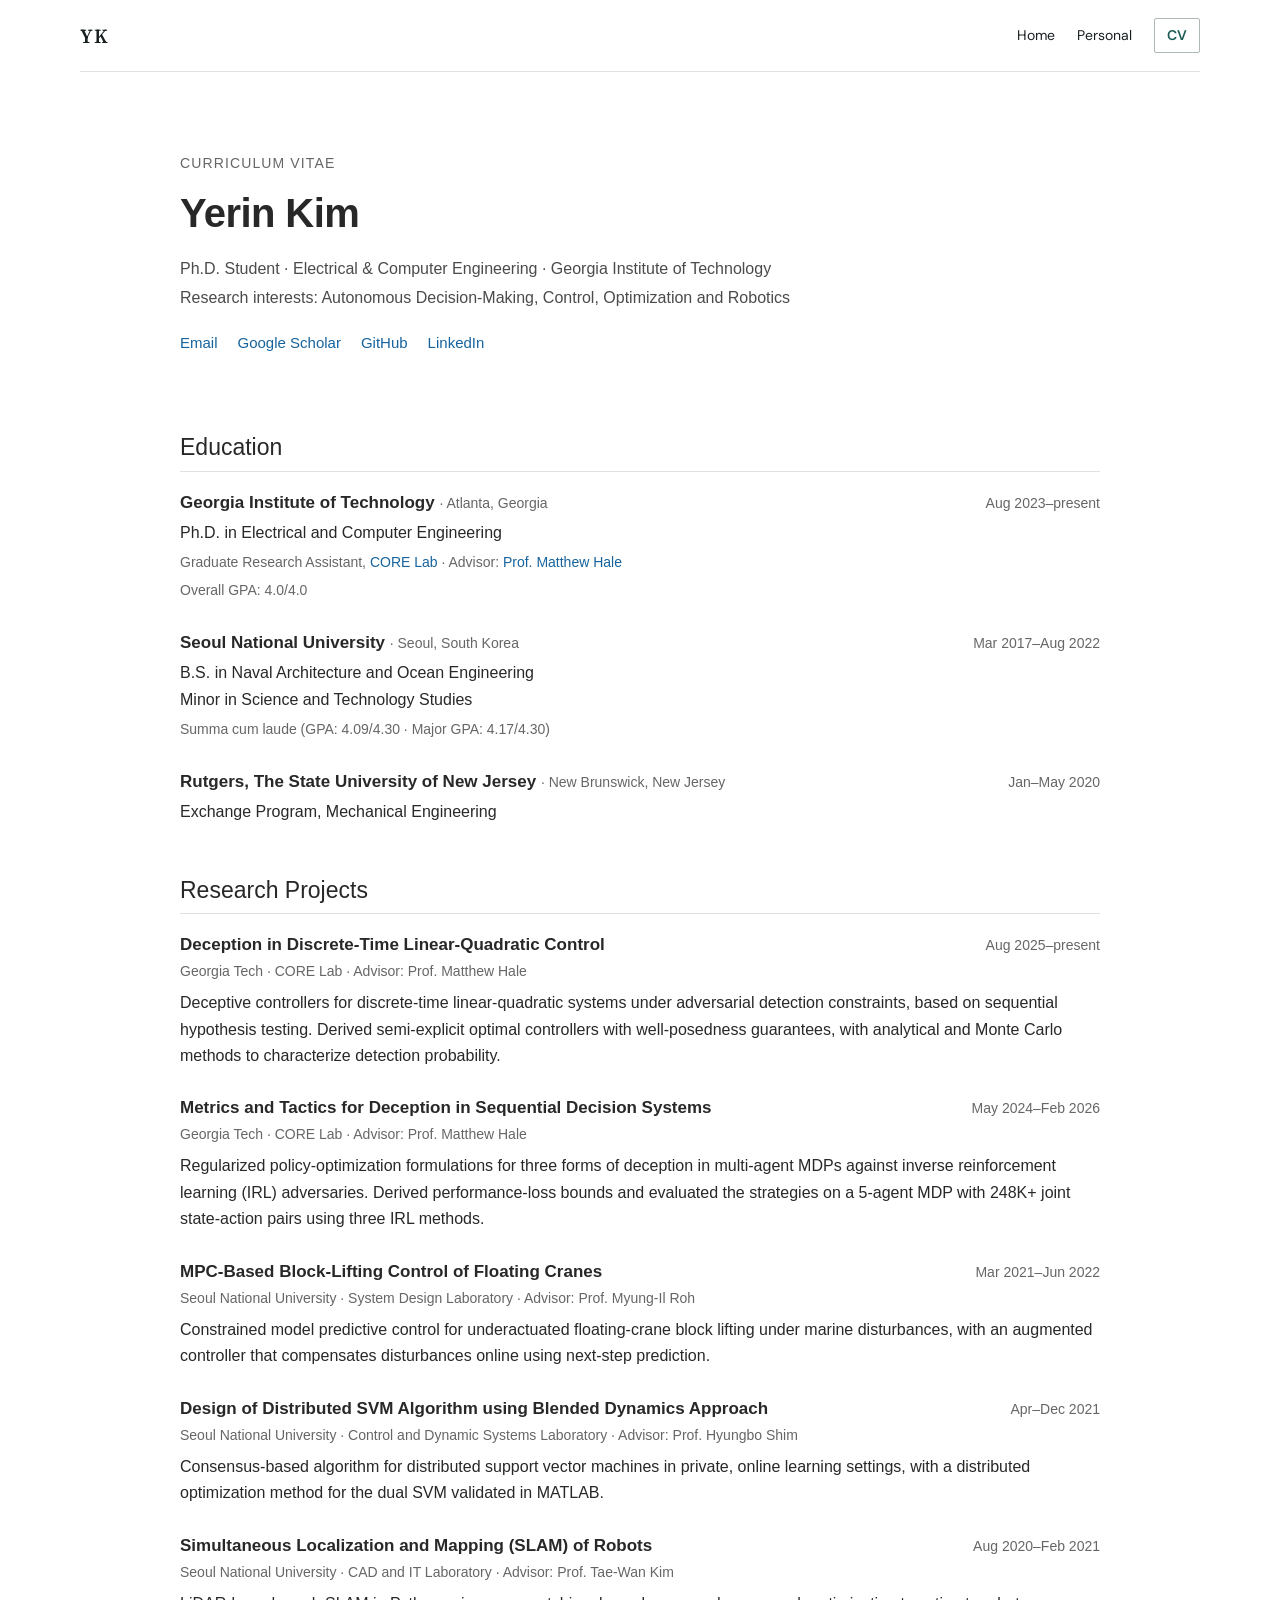
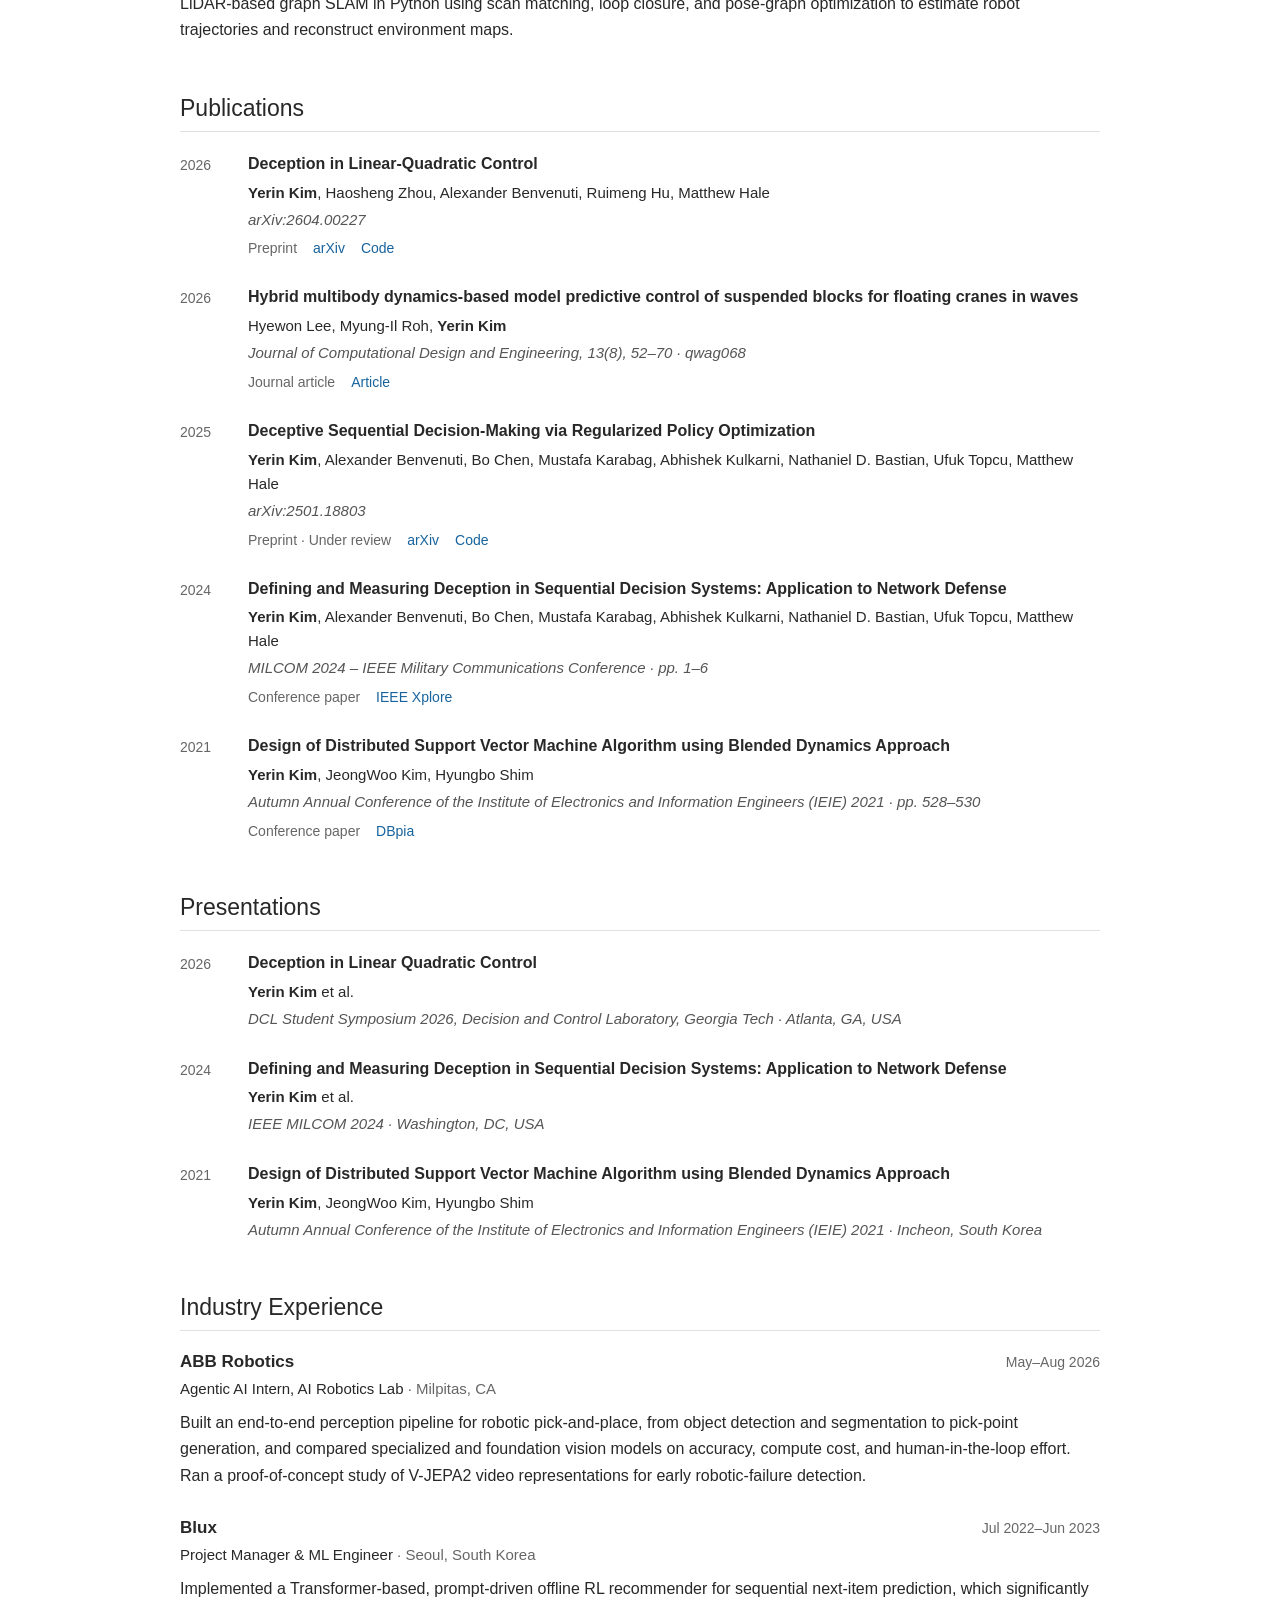
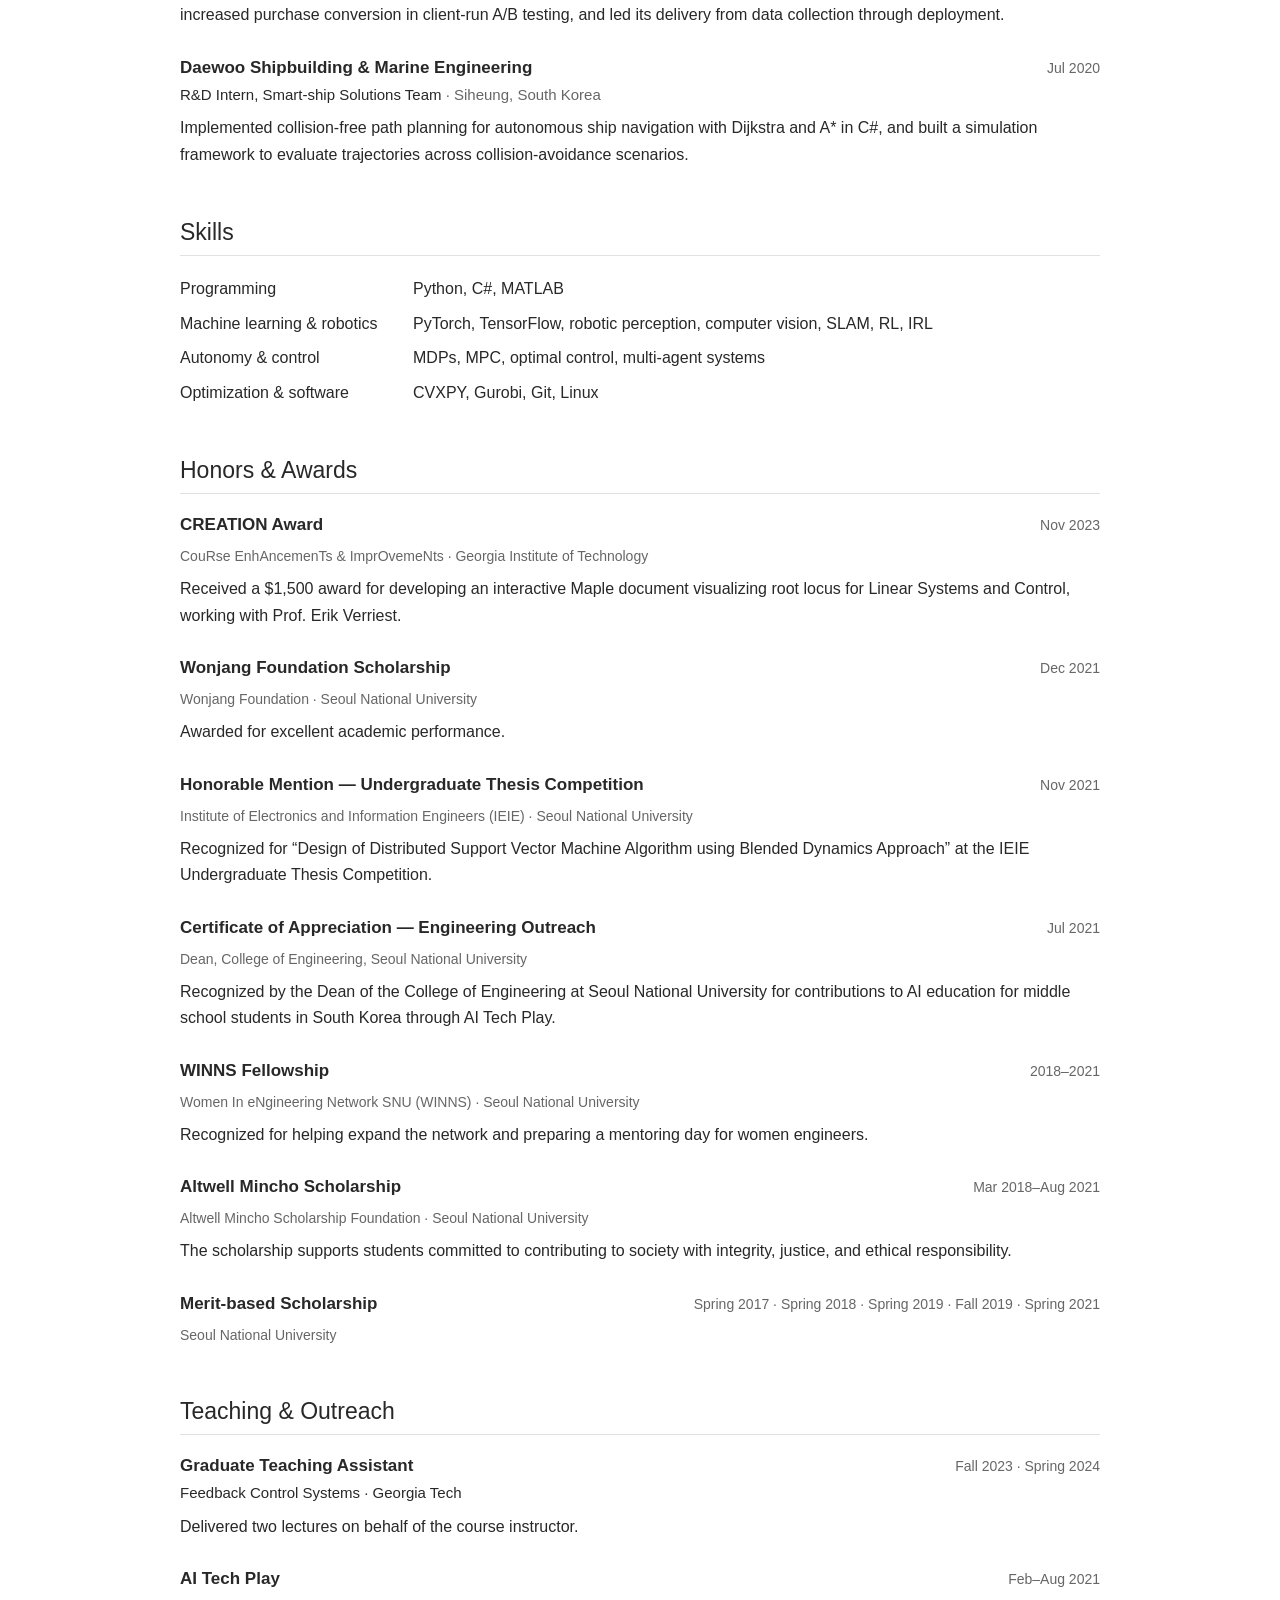
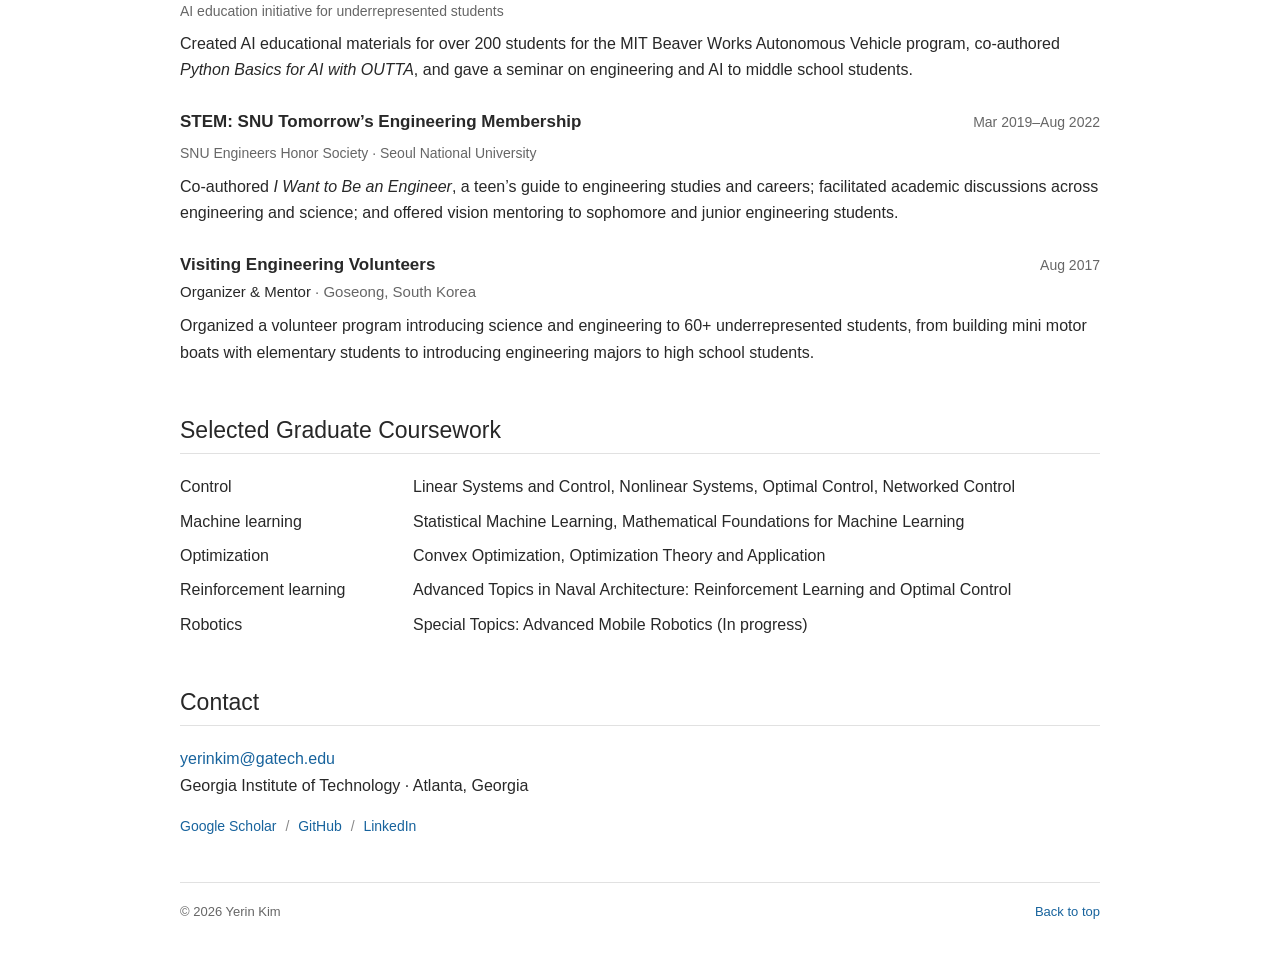
==== commit ebb8a9ce: "CV: list DCL Symposium talk as "Yerin Kim et al." Co-Authored-By: Claude Opus 5.5 <noreply@anthropic" ====
--- a/cv.html
+++ b/cv.html
@@ -161,7 +161,7 @@
           <span class="pub-year">2026</span>
           <div class="publication-body">
             <h3 class="publication-title">Deception in Linear Quadratic Control</h3>
-            <p class="authors"><strong>Yerin Kim</strong></p>
+            <p class="authors"><strong>Yerin Kim</strong> et al.</p>
             <p class="venue">DCL Student Symposium 2026, Decision and Control Laboratory, Georgia Tech · Atlanta, GA, USA</p>
           </div>
         </li>
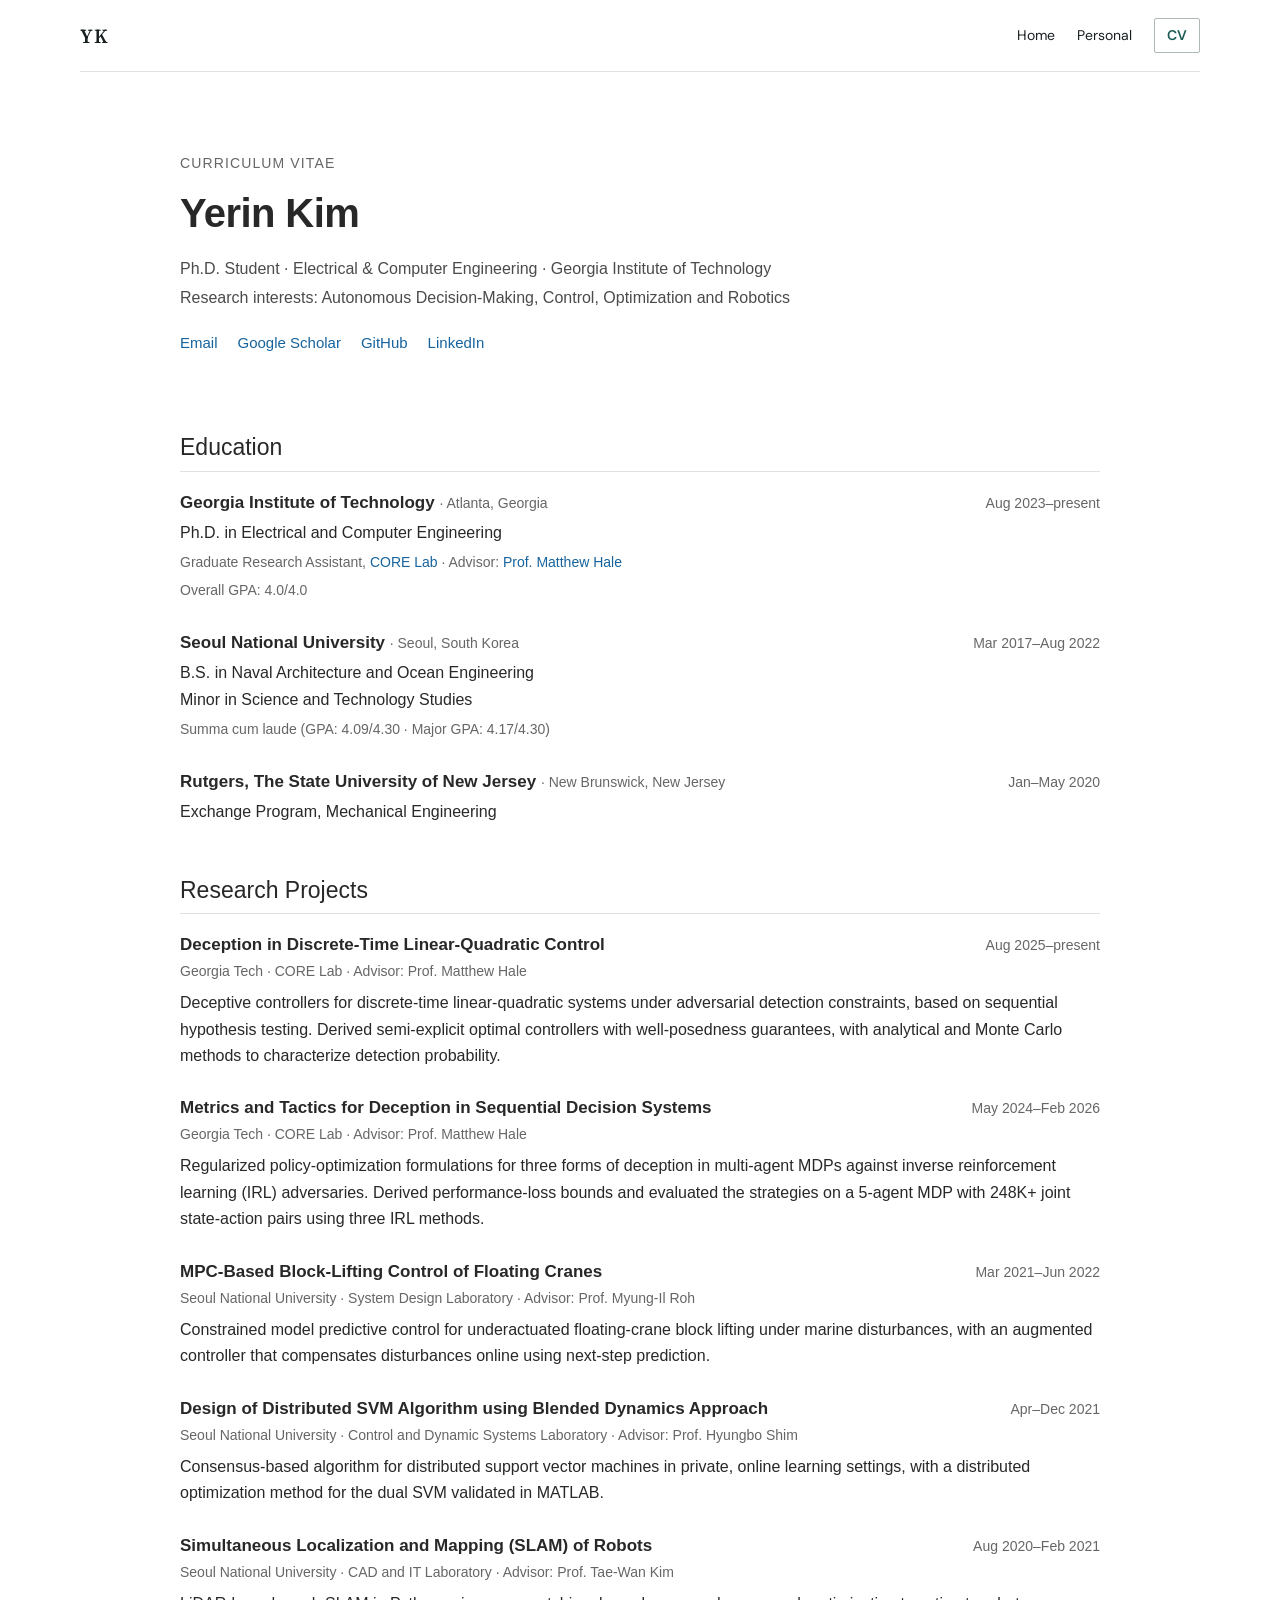
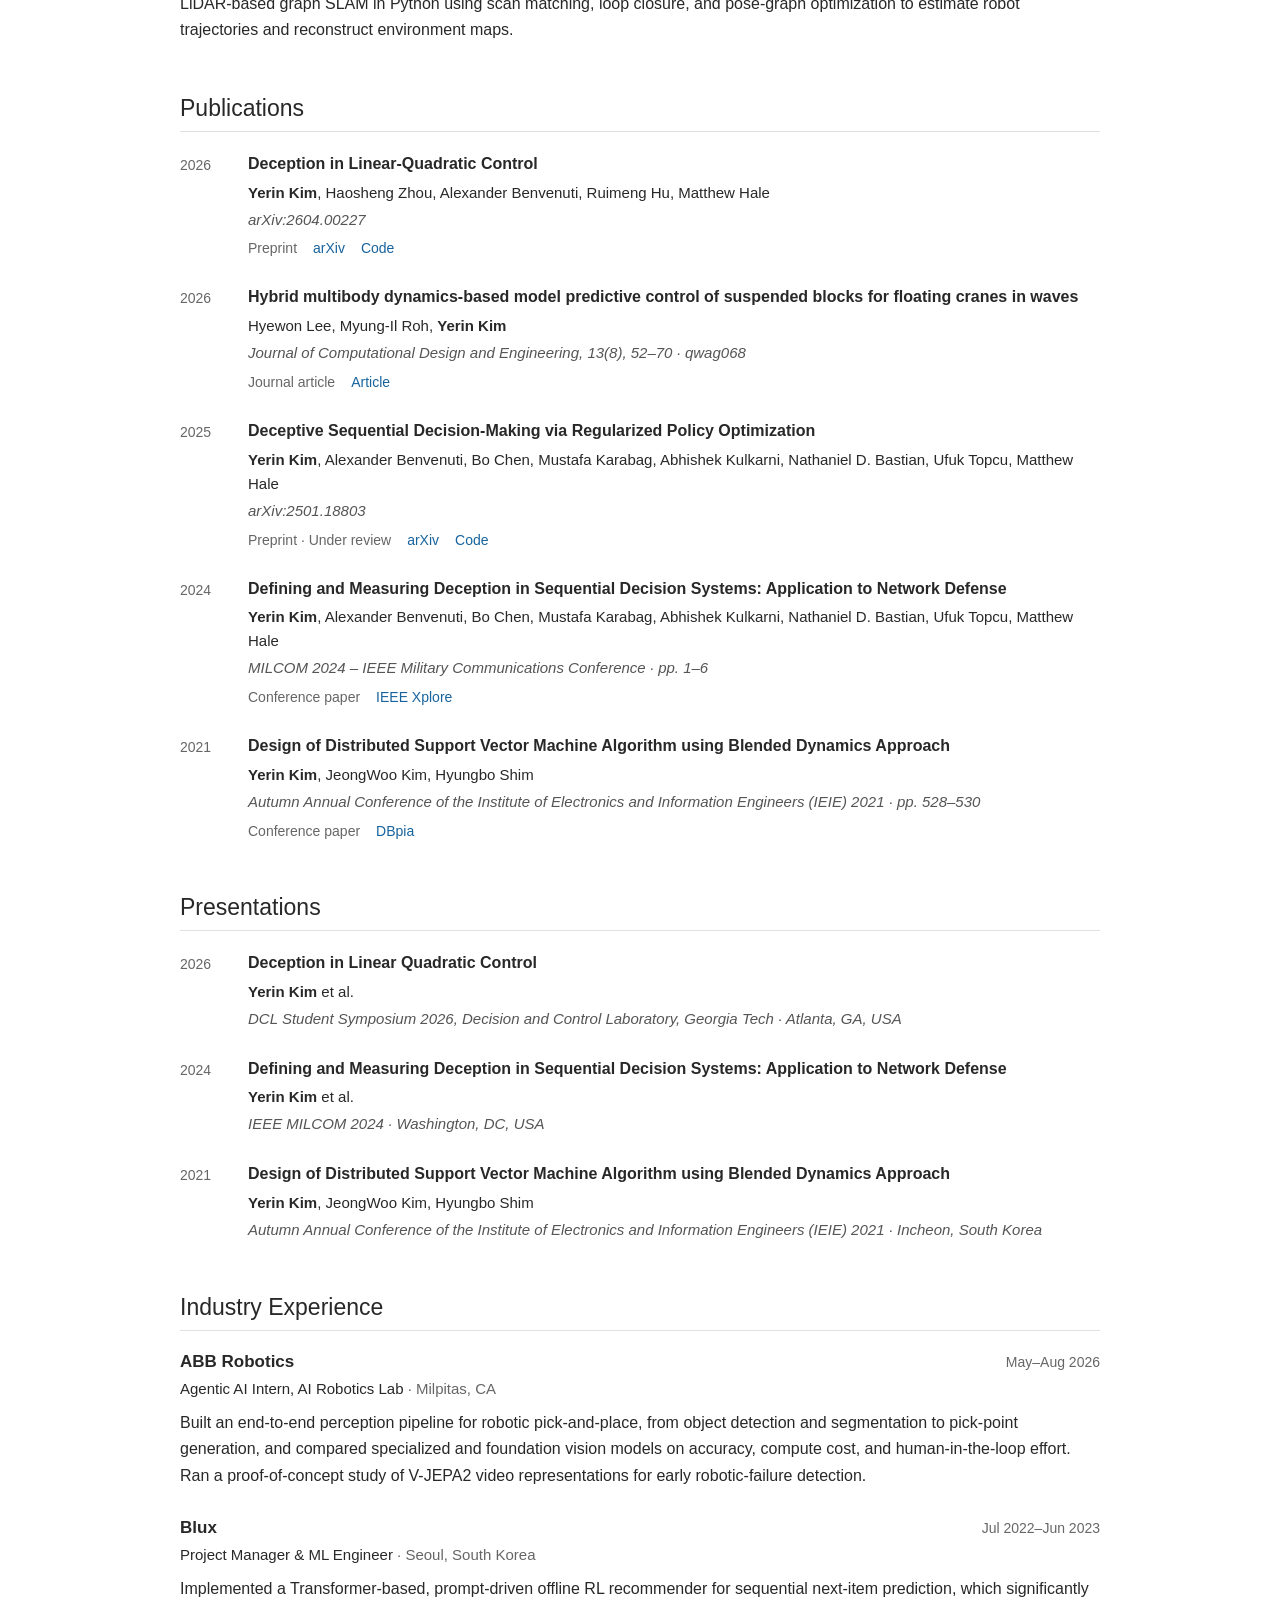
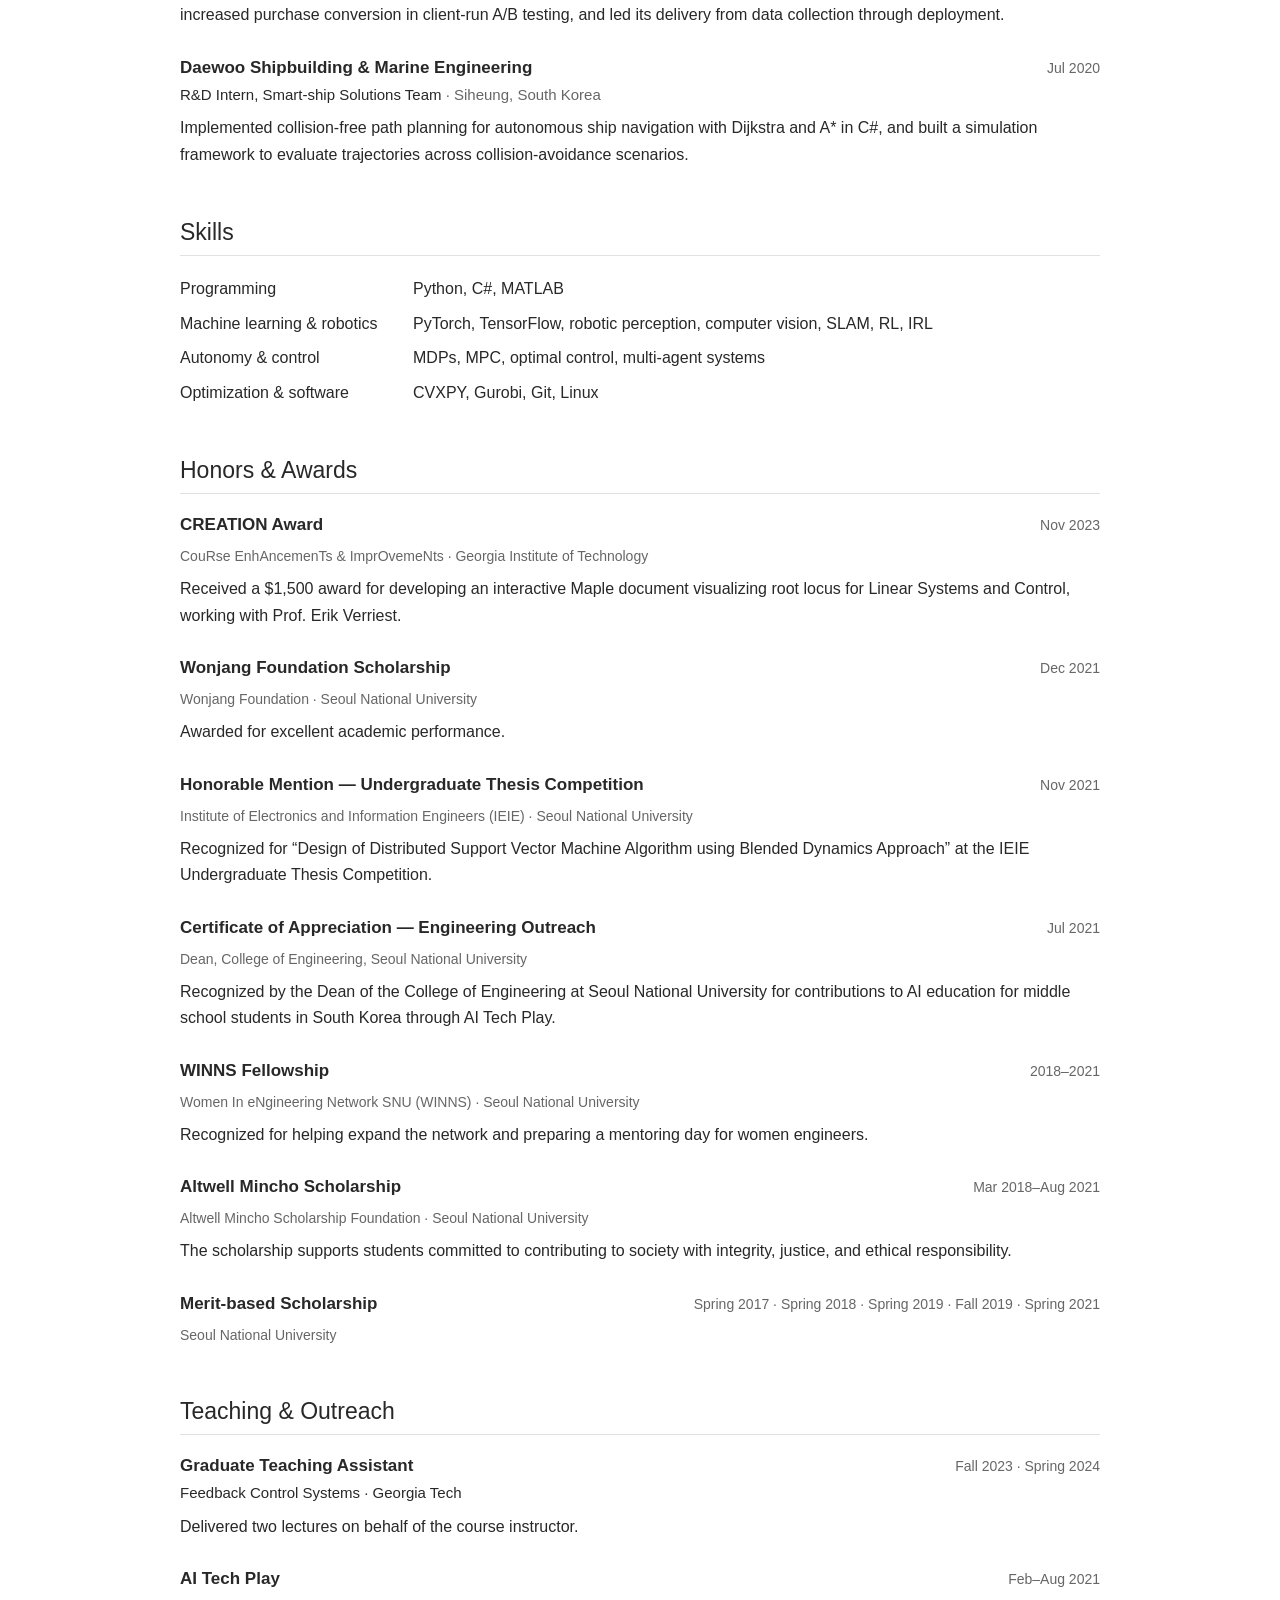
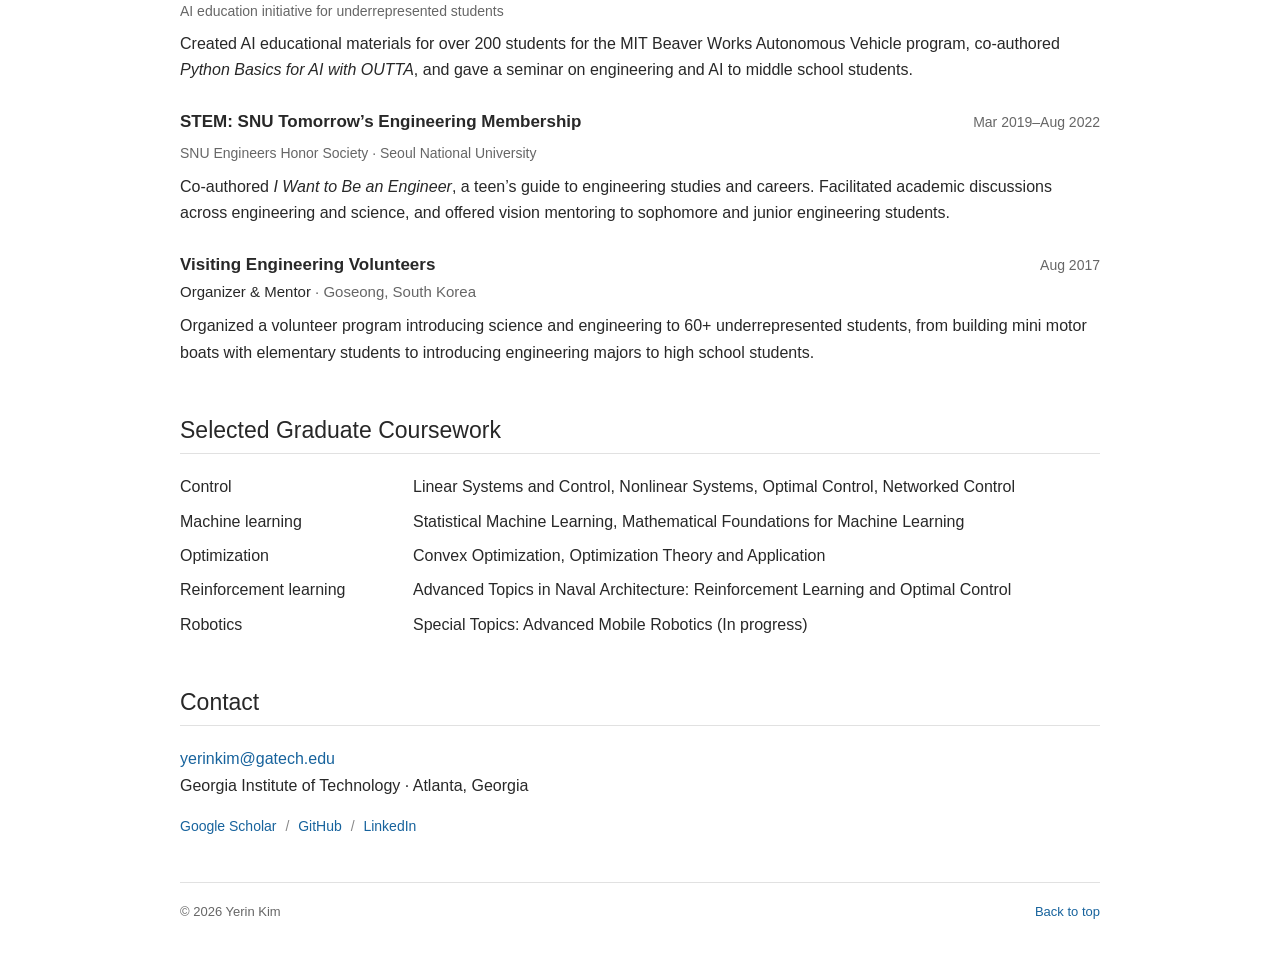
==== commit aa4b87ab: "CV: rewrite STEM description without semicolons Co-Authored-By: Claude Opus 5.5 <noreply@anthropic.c" ====
--- a/cv.html
+++ b/cv.html
@@ -272,7 +272,7 @@
       <article class="experience-entry">
         <div class="entry-heading"><h3>STEM: SNU Tomorrow’s Engineering Membership</h3><p class="entry-date">Mar 2019–Aug 2022</p></div>
         <p class="entry-meta">SNU Engineers Honor Society · Seoul National University</p>
-        <p>Co-authored <em>I Want to Be an Engineer</em>, a teen’s guide to engineering studies and careers; facilitated academic discussions across engineering and science; and offered vision mentoring to sophomore and junior engineering students.</p>
+        <p>Co-authored <em>I Want to Be an Engineer</em>, a teen’s guide to engineering studies and careers. Facilitated academic discussions across engineering and science, and offered vision mentoring to sophomore and junior engineering students.</p>
       </article>
       <article class="experience-entry">
         <div class="entry-heading"><h3>Visiting Engineering Volunteers</h3><p class="entry-date">Aug 2017</p></div>
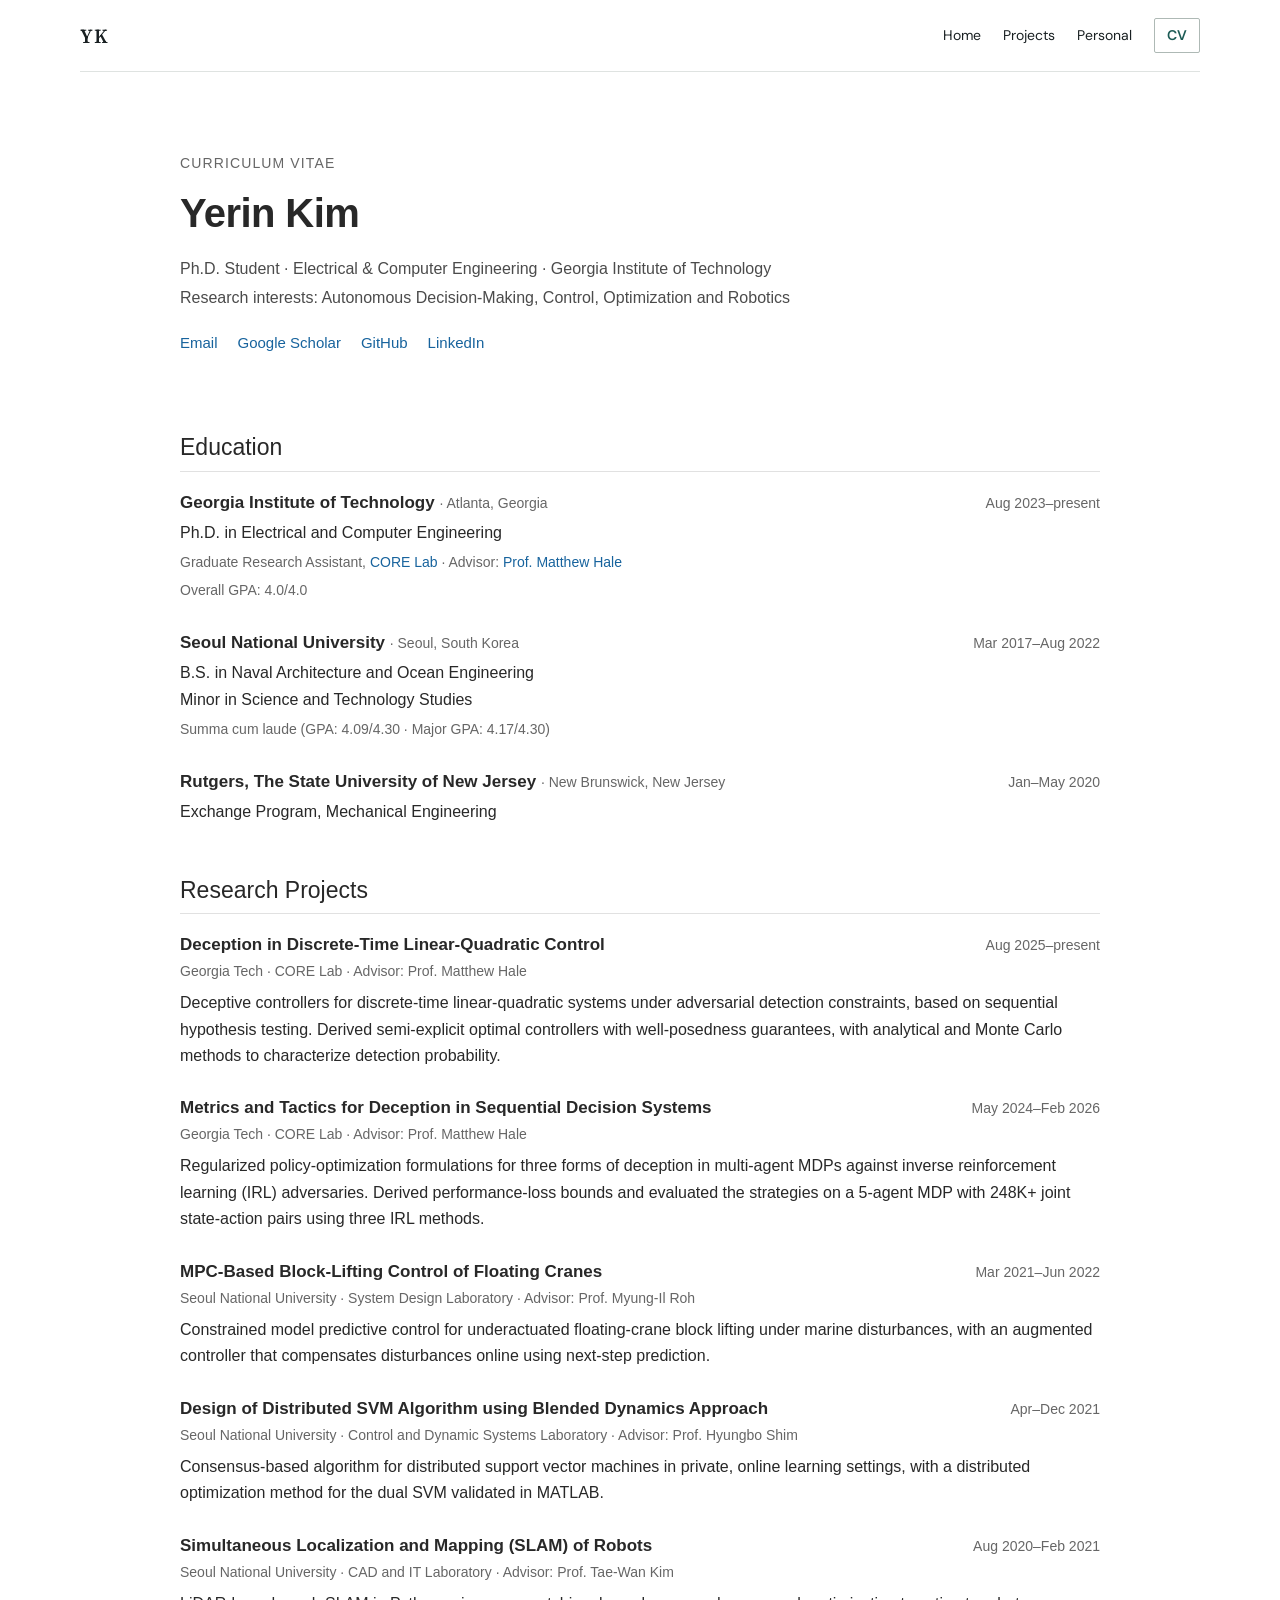
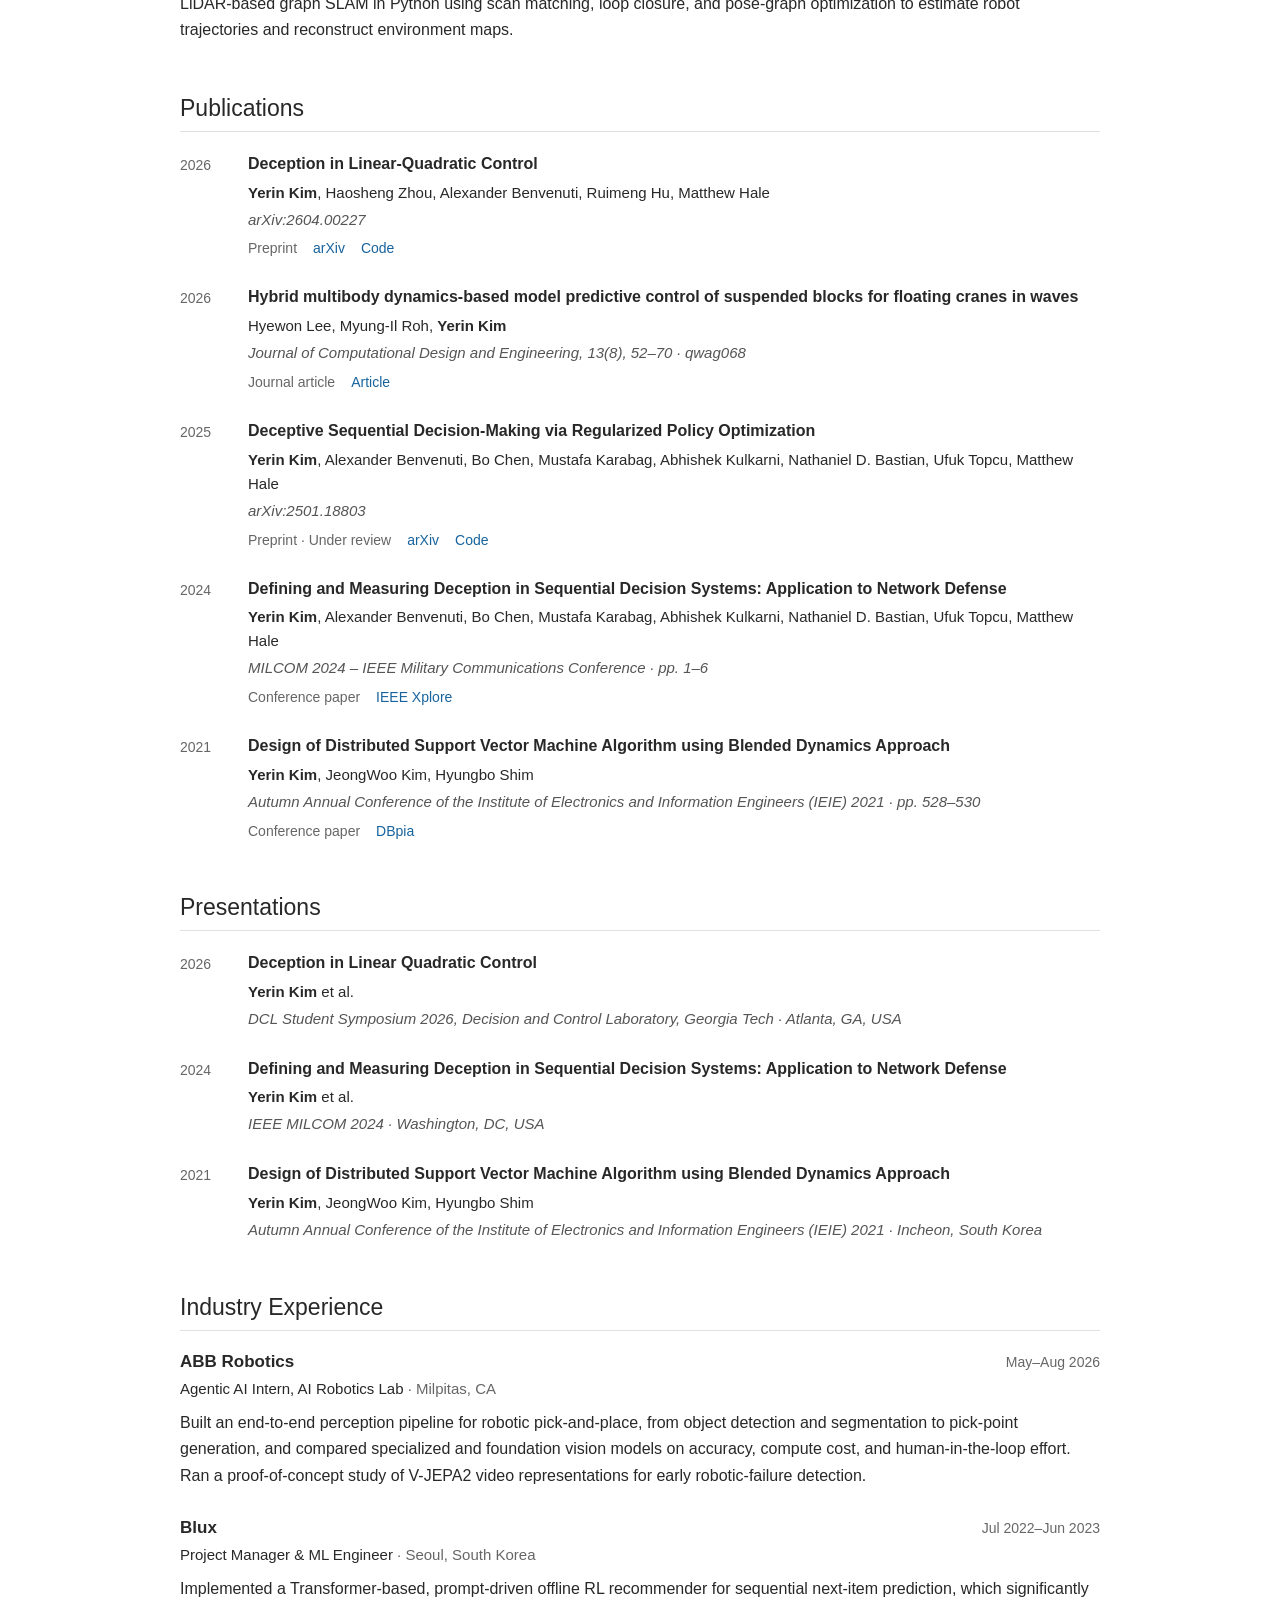
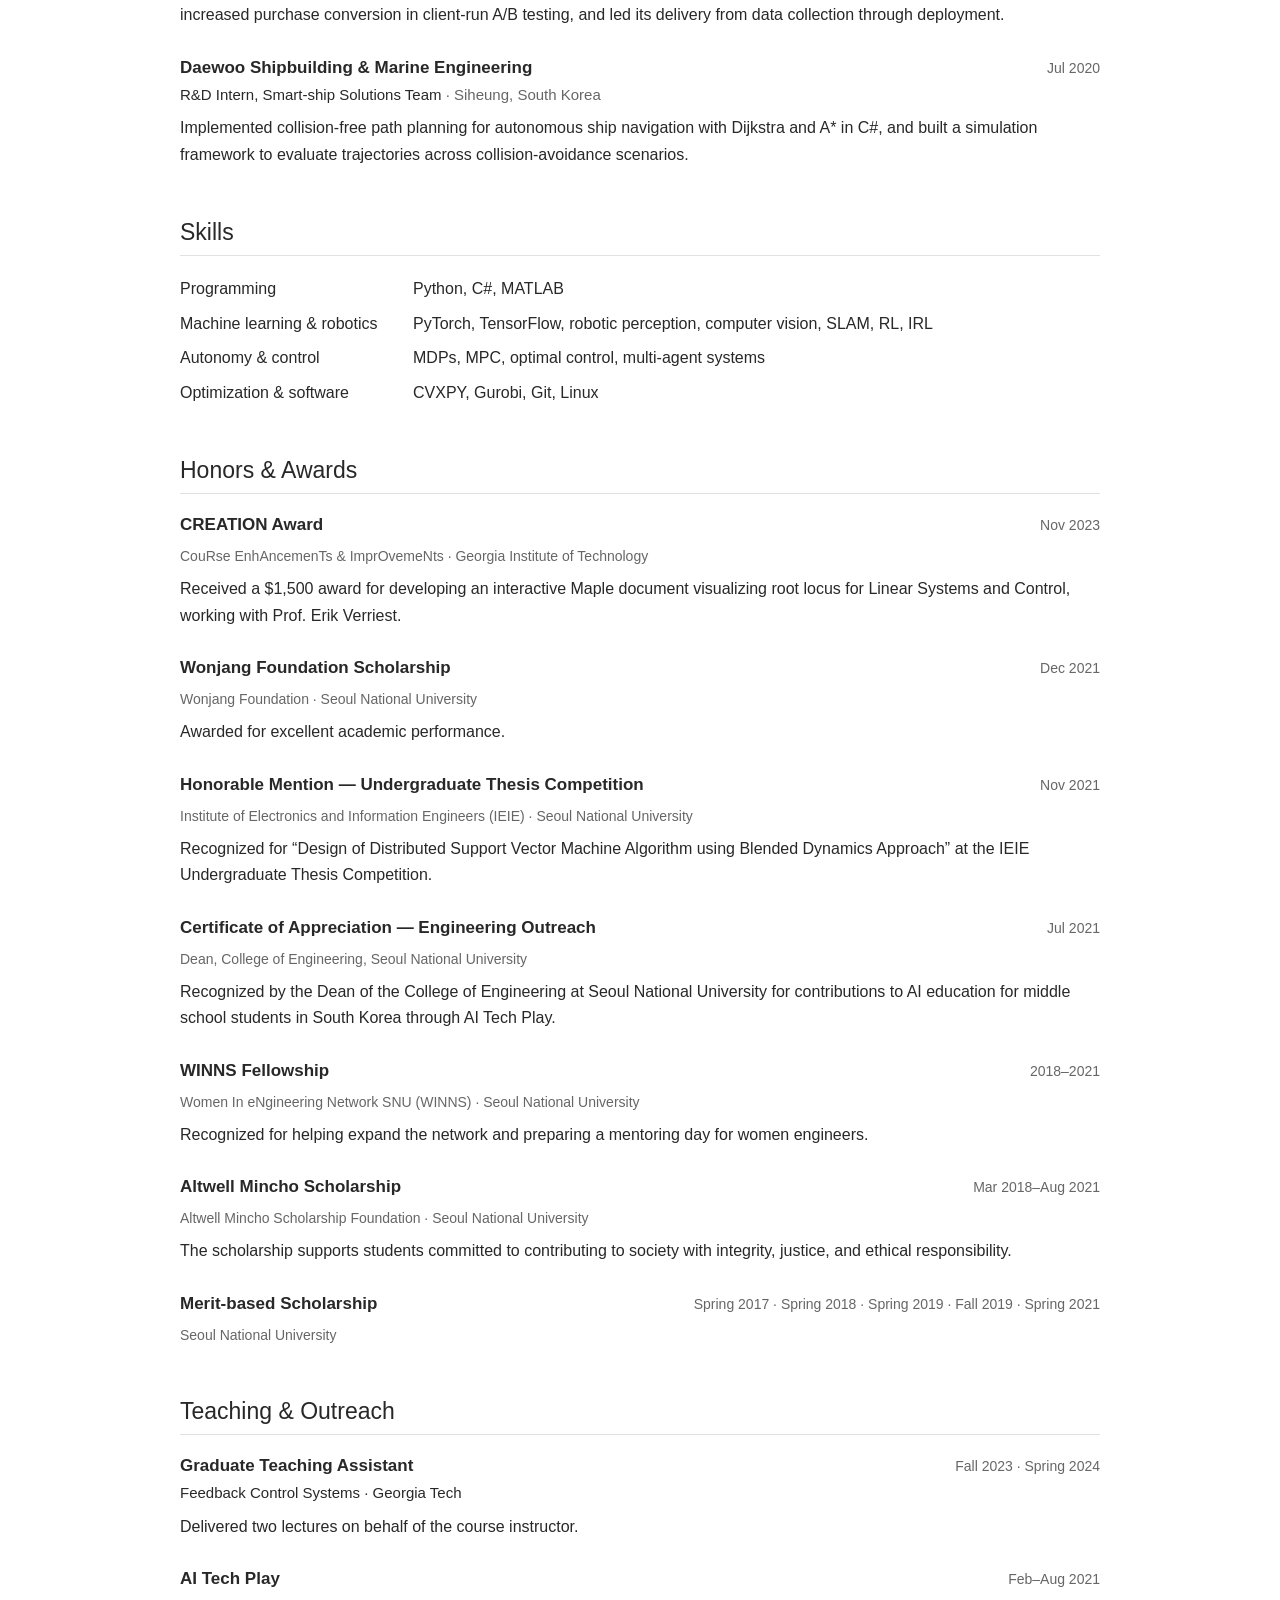
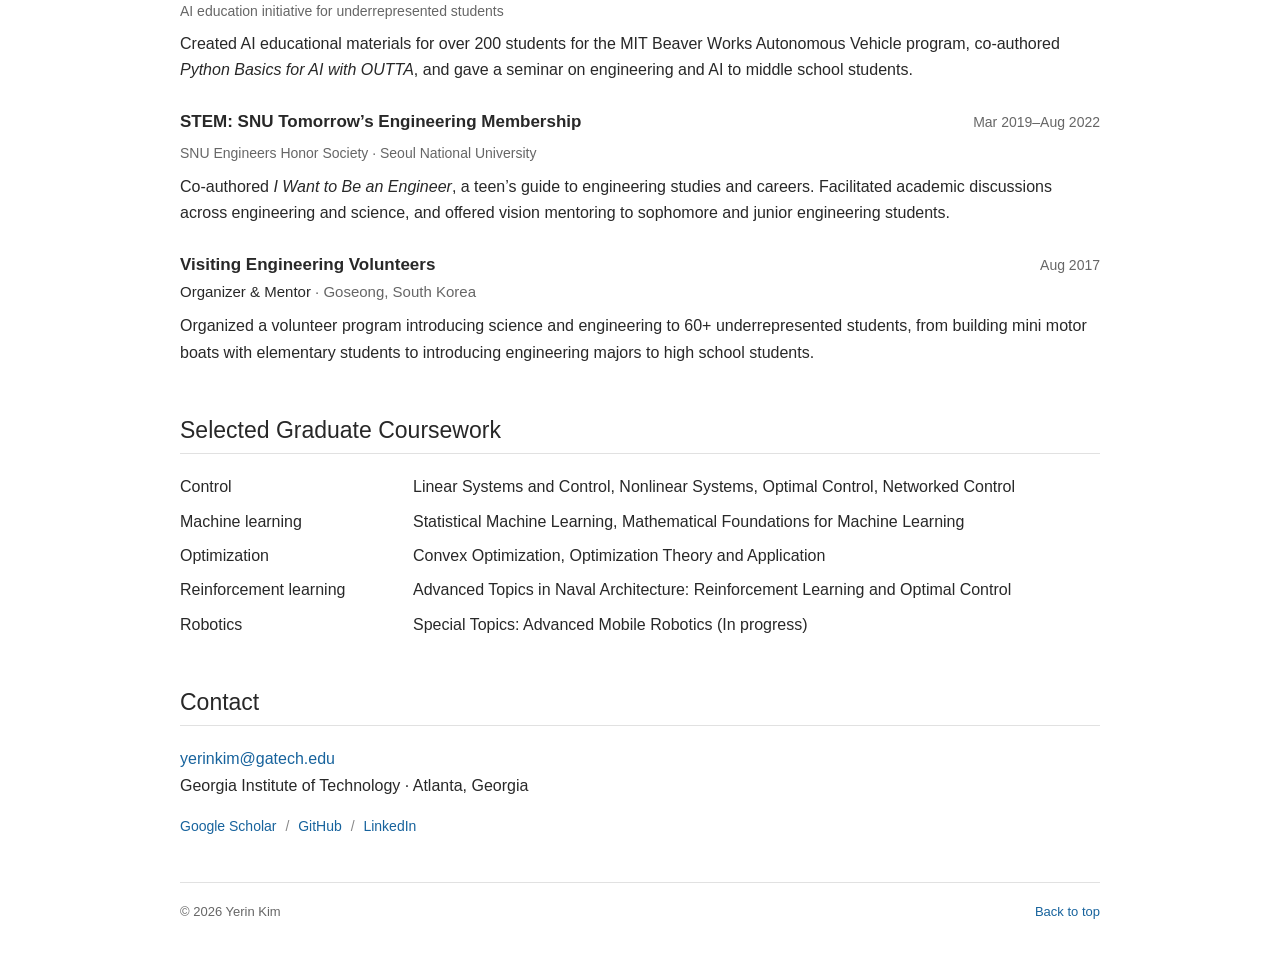
==== commit cc4ae239: "Add Projects page with research details and slides Co-Authored-By: Claude Opus 5.5 <noreply@anthropi" ====
--- a/cv.html
+++ b/cv.html
@@ -8,21 +8,21 @@
 
 
 
-  <title>CV | Yerin Kim</title>
+  <title>Yerin Kim | CV</title>
   <link rel="icon" type="image/svg+xml" href="data:image/svg+xml,%3Csvg xmlns='http://www.w3.org/2000/svg' viewBox='0 0 64 64'%3E%3Crect width='64' height='64' rx='6' fill='%231d5d91'/%3E%3Ctext x='32' y='42' font-family='Georgia,serif' font-size='28' text-anchor='middle' fill='white'%3EYK%3C/text%3E%3C/svg%3E">
     <link href="https://fonts.googleapis.com/css2?family=DM+Sans:wght@400;500;600&family=Source+Serif+4:opsz,wght@8..60,500;8..60,600&display=swap" rel="stylesheet">
     <link rel="stylesheet" href="styles.css">
     <link rel="stylesheet" href="cv.css">
   <meta property="og:type" content="website">
   <meta property="og:site_name" content="Yerin Kim">
-  <meta property="og:title" content="CV | Yerin Kim">
+  <meta property="og:title" content="Yerin Kim | CV">
   <meta property="og:description" content="Research, publications, industry experience, education, and teaching.">
-  <meta property="og:url" content="https://yerinkim-yk.github.io/cv.html">
+  <meta property="og:url" content="https://yerinkim-yk.github.io/cv">
   <meta property="og:image" content="https://yerinkim-yk.github.io/assets/personal-outdoors.jpg">
   <meta property="og:image:type" content="image/jpeg">
   <meta property="og:image:alt" content="Yerin overlooking the mountains from a rock beneath a tree">
   <meta name="twitter:card" content="summary_large_image">
-  <meta name="twitter:title" content="CV | Yerin Kim">
+  <meta name="twitter:title" content="Yerin Kim | CV">
   <meta name="twitter:description" content="Research, publications, industry experience, education, and teaching.">
   <meta name="twitter:image" content="https://yerinkim-yk.github.io/assets/personal-outdoors.jpg">
   <meta name="twitter:image:alt" content="Yerin overlooking the mountains from a rock beneath a tree">
@@ -30,11 +30,12 @@
 <body class="cv-page">
   <a class="skip-link" href="#main">Skip to content</a>
   <header class="site-header">
-    <a class="wordmark" href="index.html" aria-label="Yerin Kim home">YK</a>
+    <a class="wordmark" href="./" aria-label="Yerin Kim home">YK</a>
     <nav aria-label="Primary navigation">
-      <a href="index.html">Home</a>
-      <a href="personal.html">Personal</a>
-      <a href="cv.html" class="nav-cv" aria-current="page">CV</a>
+      <a href="./">Home</a>
+      <a href="projects">Projects</a>
+      <a href="personal">Personal</a>
+      <a href="cv" class="nav-cv" aria-current="page">CV</a>
     </nav>
   </header>
   <main id="main">
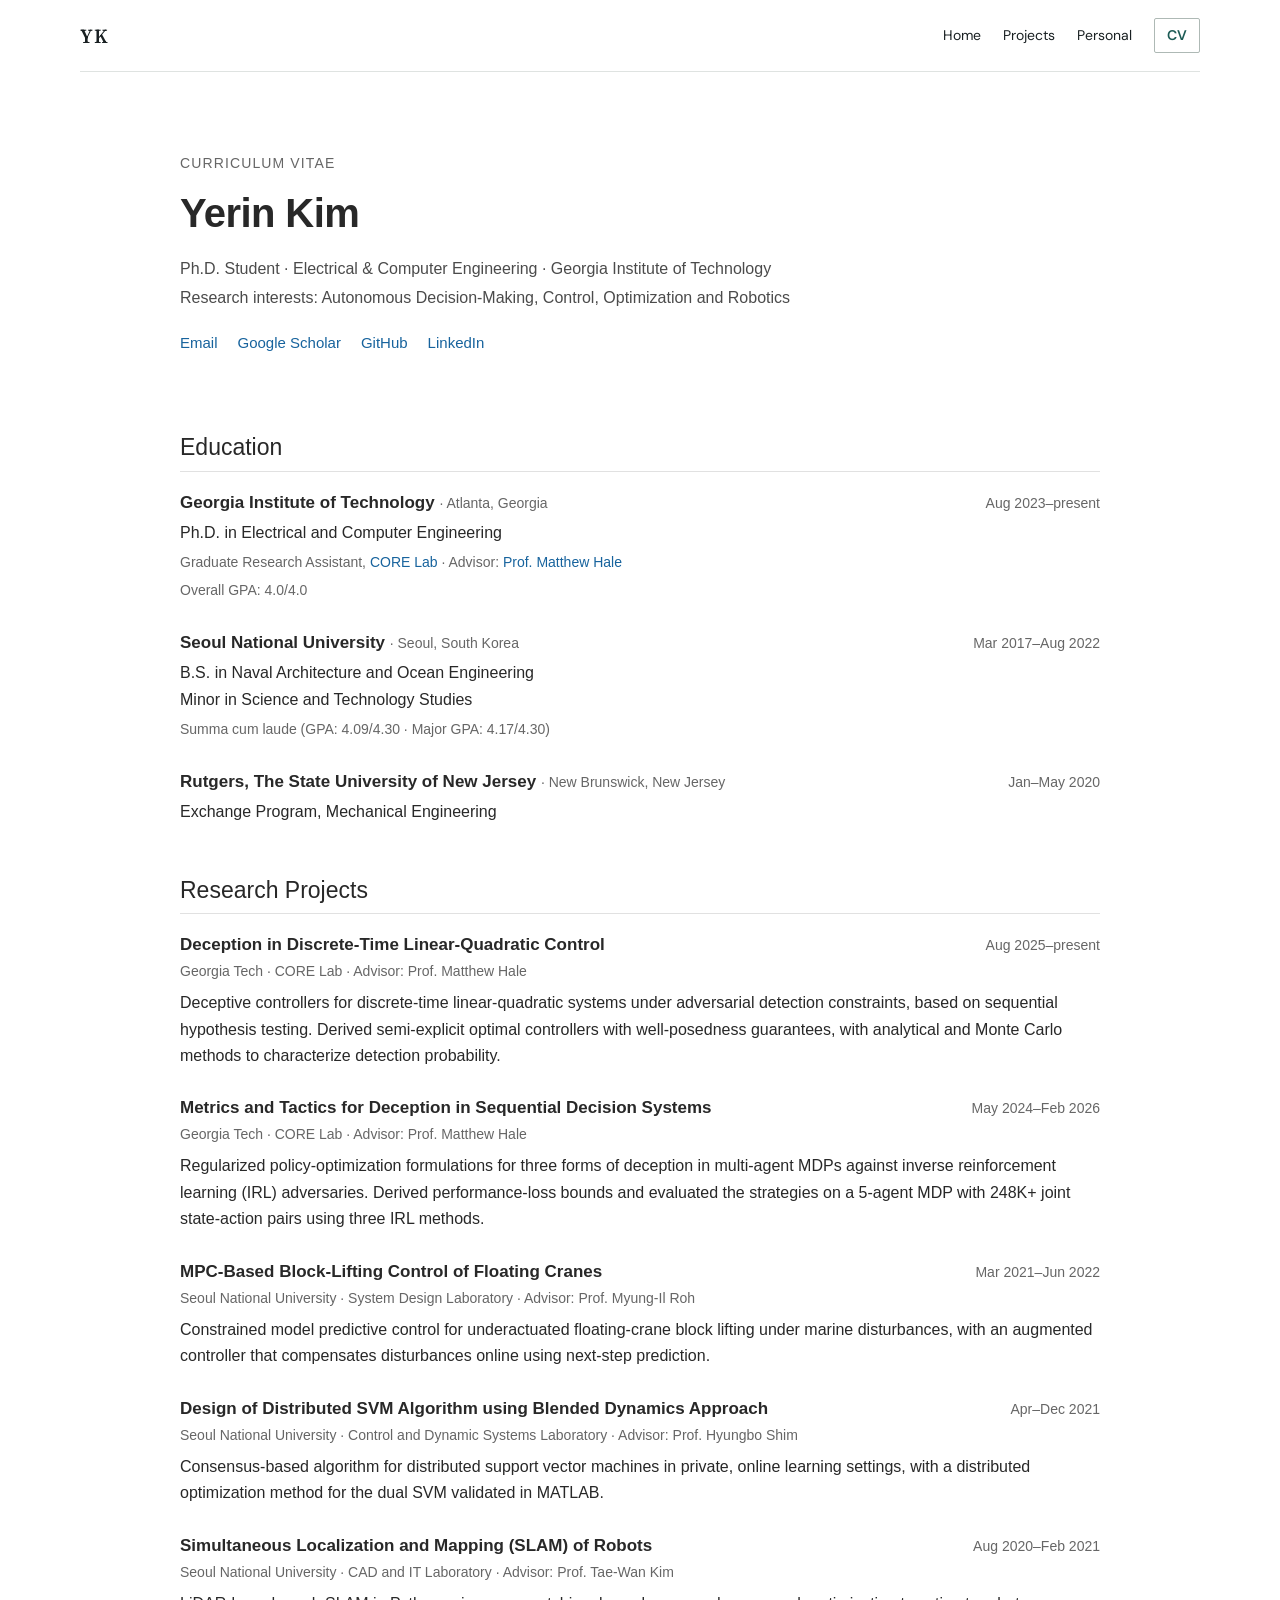
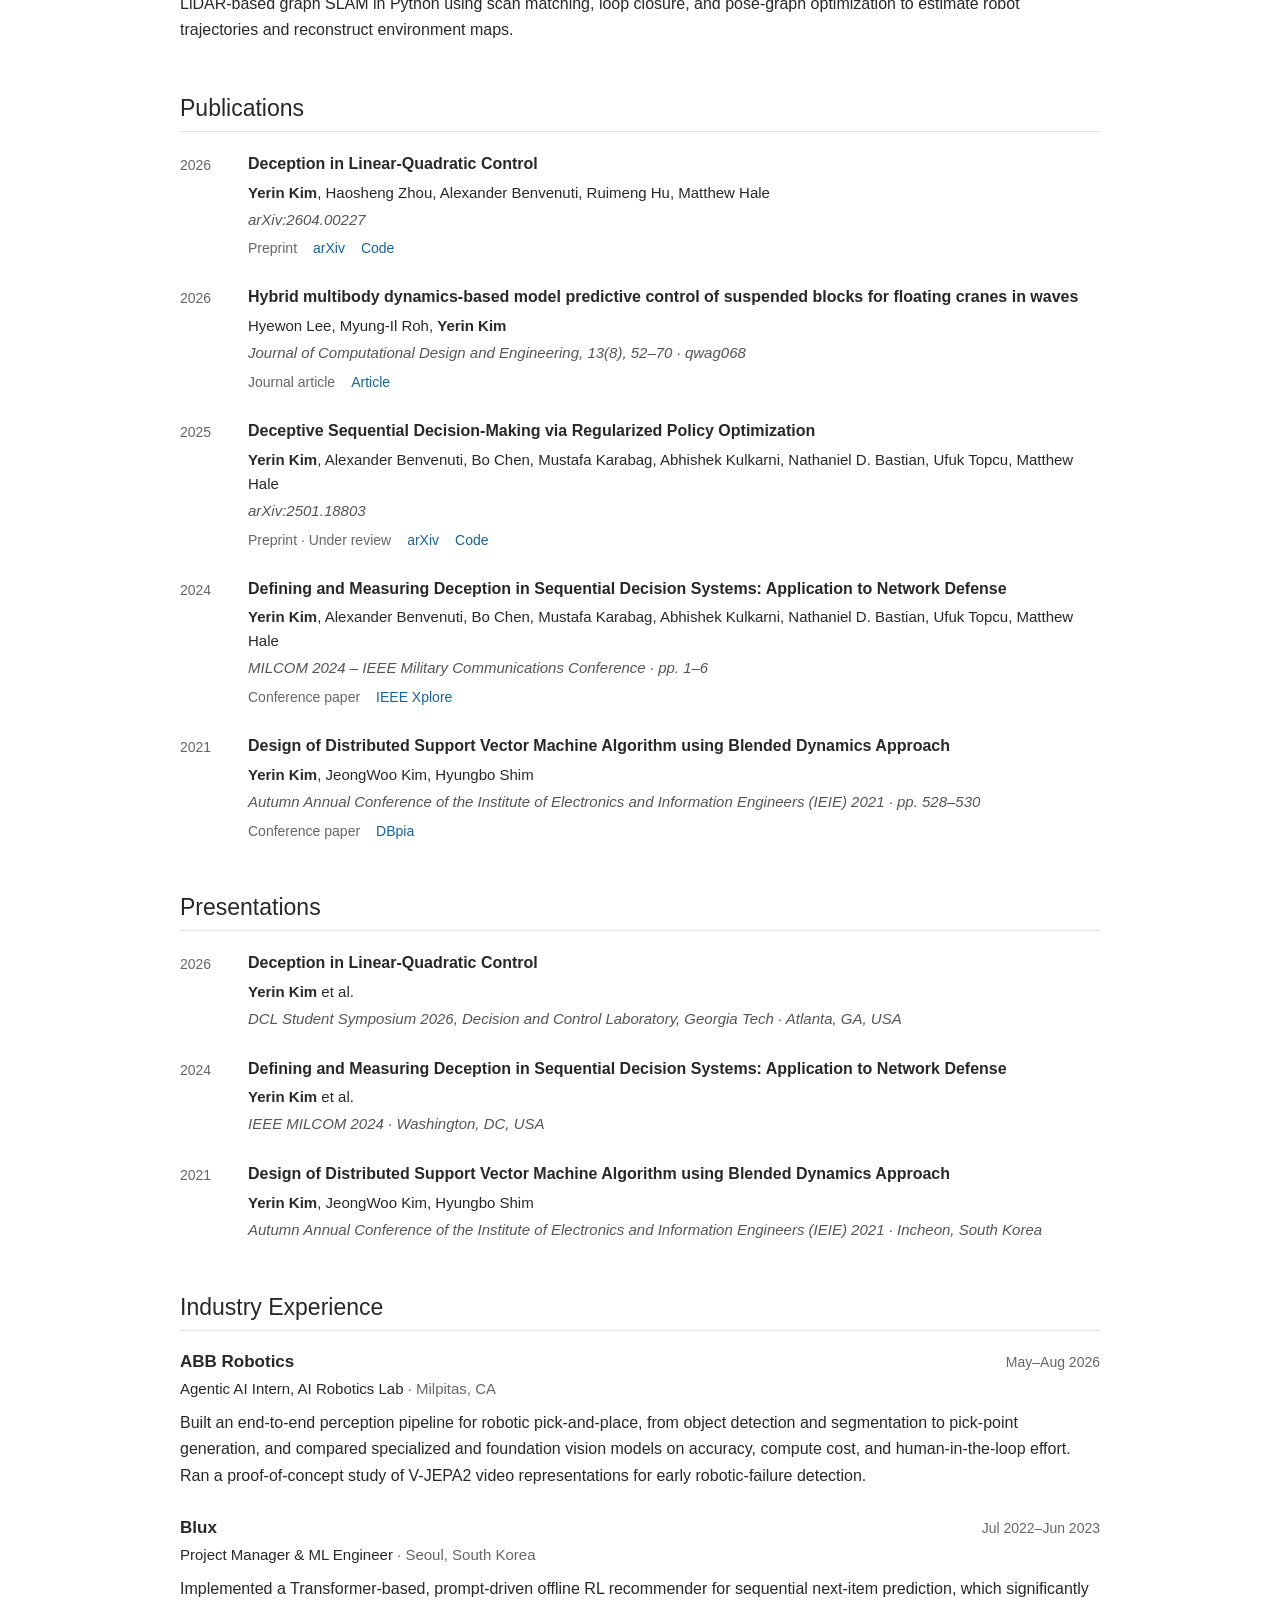
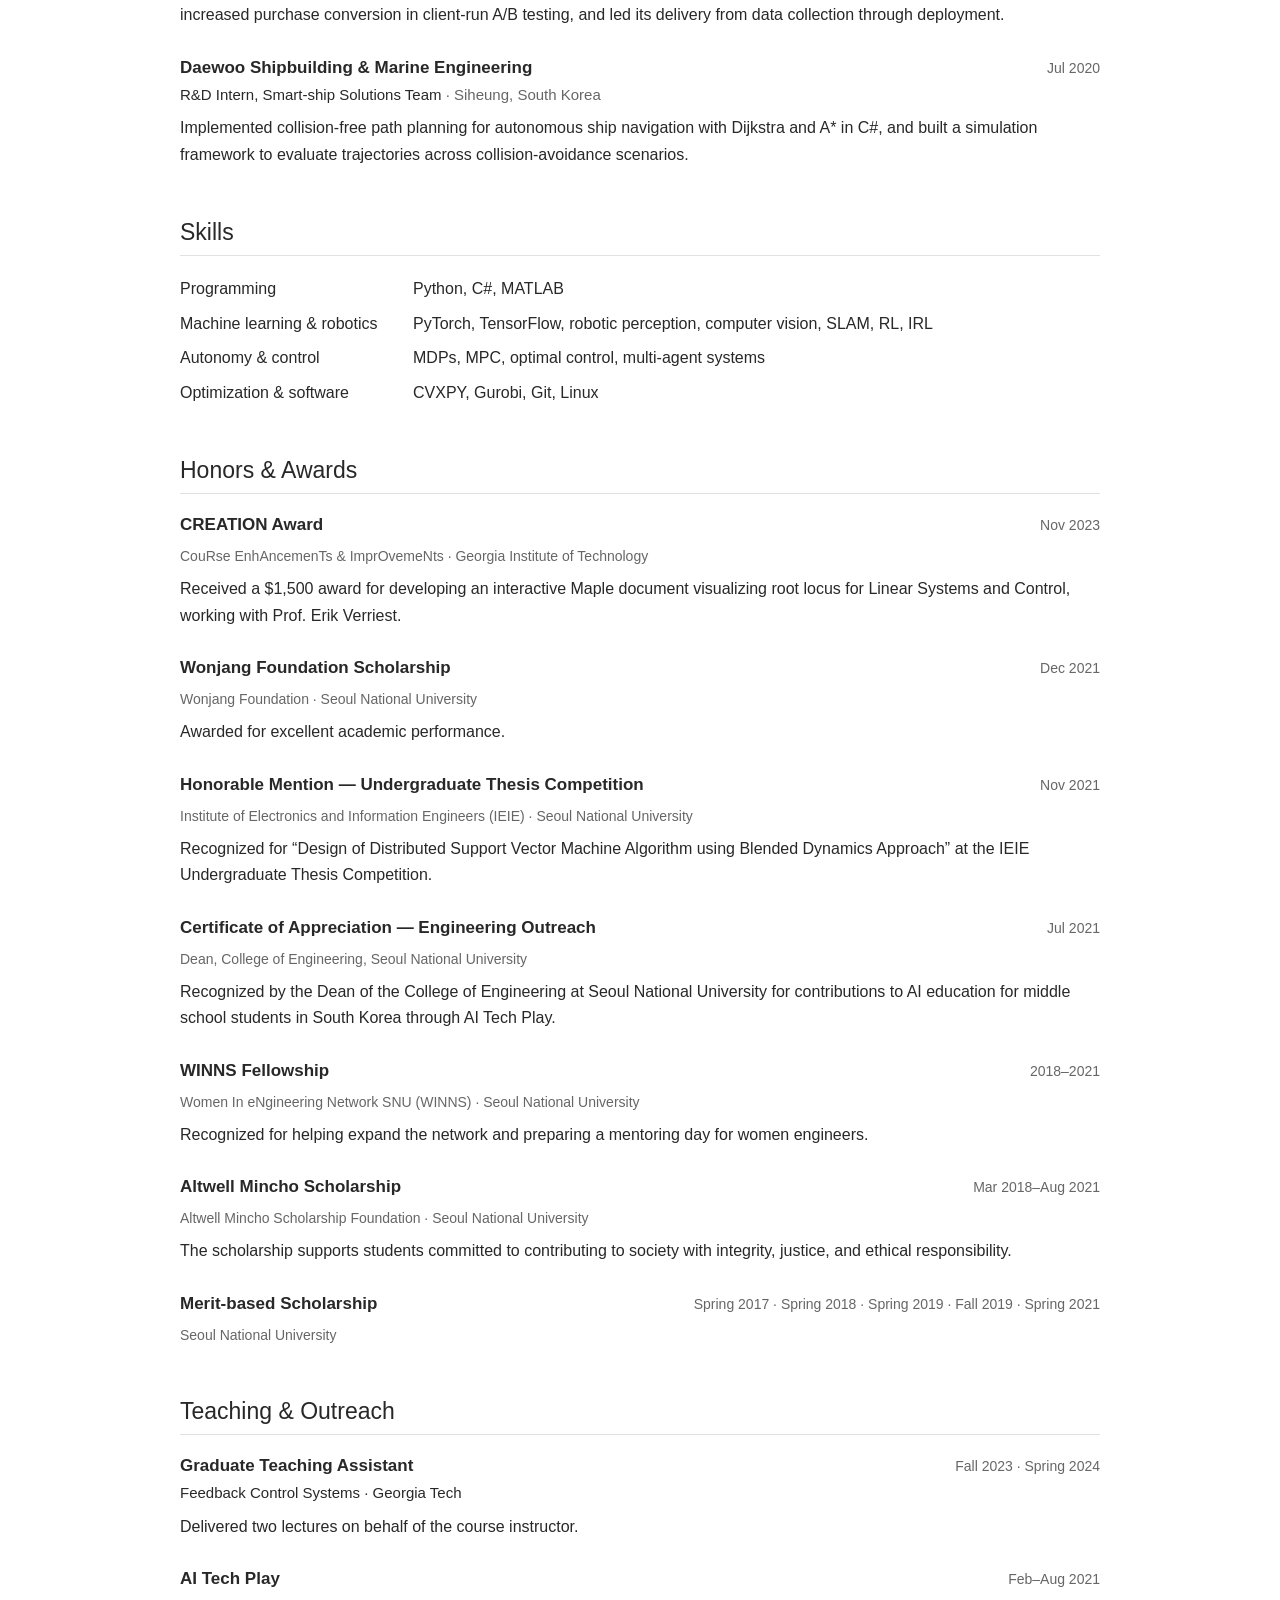
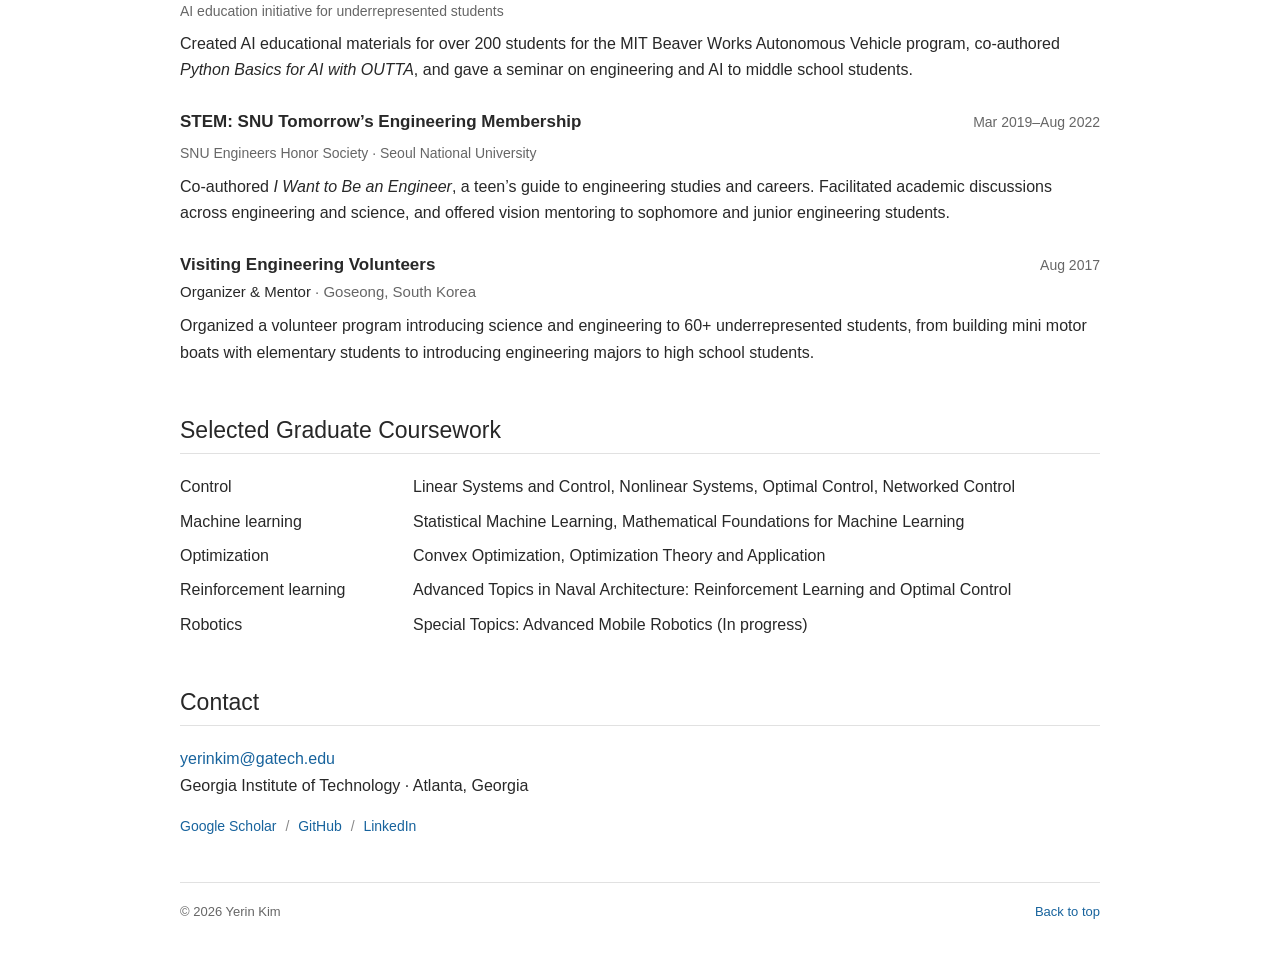
==== commit c08b5212: "Link Home research cards to Projects and align link labels Co-Authored-By: Claude Opus 5.5 <noreply@" ====
--- a/cv.html
+++ b/cv.html
@@ -161,7 +161,7 @@
         <li>
           <span class="pub-year">2026</span>
           <div class="publication-body">
-            <h3 class="publication-title">Deception in Linear Quadratic Control</h3>
+            <h3 class="publication-title">Deception in Linear-Quadratic Control</h3>
             <p class="authors"><strong>Yerin Kim</strong> et al.</p>
             <p class="venue">DCL Student Symposium 2026, Decision and Control Laboratory, Georgia Tech · Atlanta, GA, USA</p>
           </div>
--- a/styles.css
+++ b/styles.css
@@ -55,9 +55,12 @@
 .research-card-heading { padding-bottom: 27px; border-bottom: 1px solid #dbe1de; }
 .research-card-heading .card-kicker { margin: 0; }
 .research-card-heading h3 { margin-top: 9px; }
+.research-card-heading h3 a { color: inherit; text-decoration: none; }
+.research-card-heading h3 a:hover { color: var(--accent); text-decoration: underline; text-decoration-color: #9dbbb6; }
 .research-card-details { display: grid; grid-template-columns: minmax(0, 1.05fr) minmax(290px, .95fr); gap: 42px; align-items: center; padding-top: 28px; }
 .research-card-copy p:not(.card-kicker) { margin: 15px 0 0; }
-.project-links { display: flex; gap: 20px; font-size: 14px; font-weight: 600; }
+.research-card > .project-links { margin: 26px 0 0; }
+.project-links { display: flex; flex-wrap: wrap; gap: 8px 20px; font-size: 14px; font-weight: 600; }
 .research-visual { margin: 0; }
 .research-visual img { display: block; width: 100%; max-height: 270px; object-fit: contain; background: #fff; }
 figcaption { margin-top: 8px; color: var(--muted); font-size: 12px; }
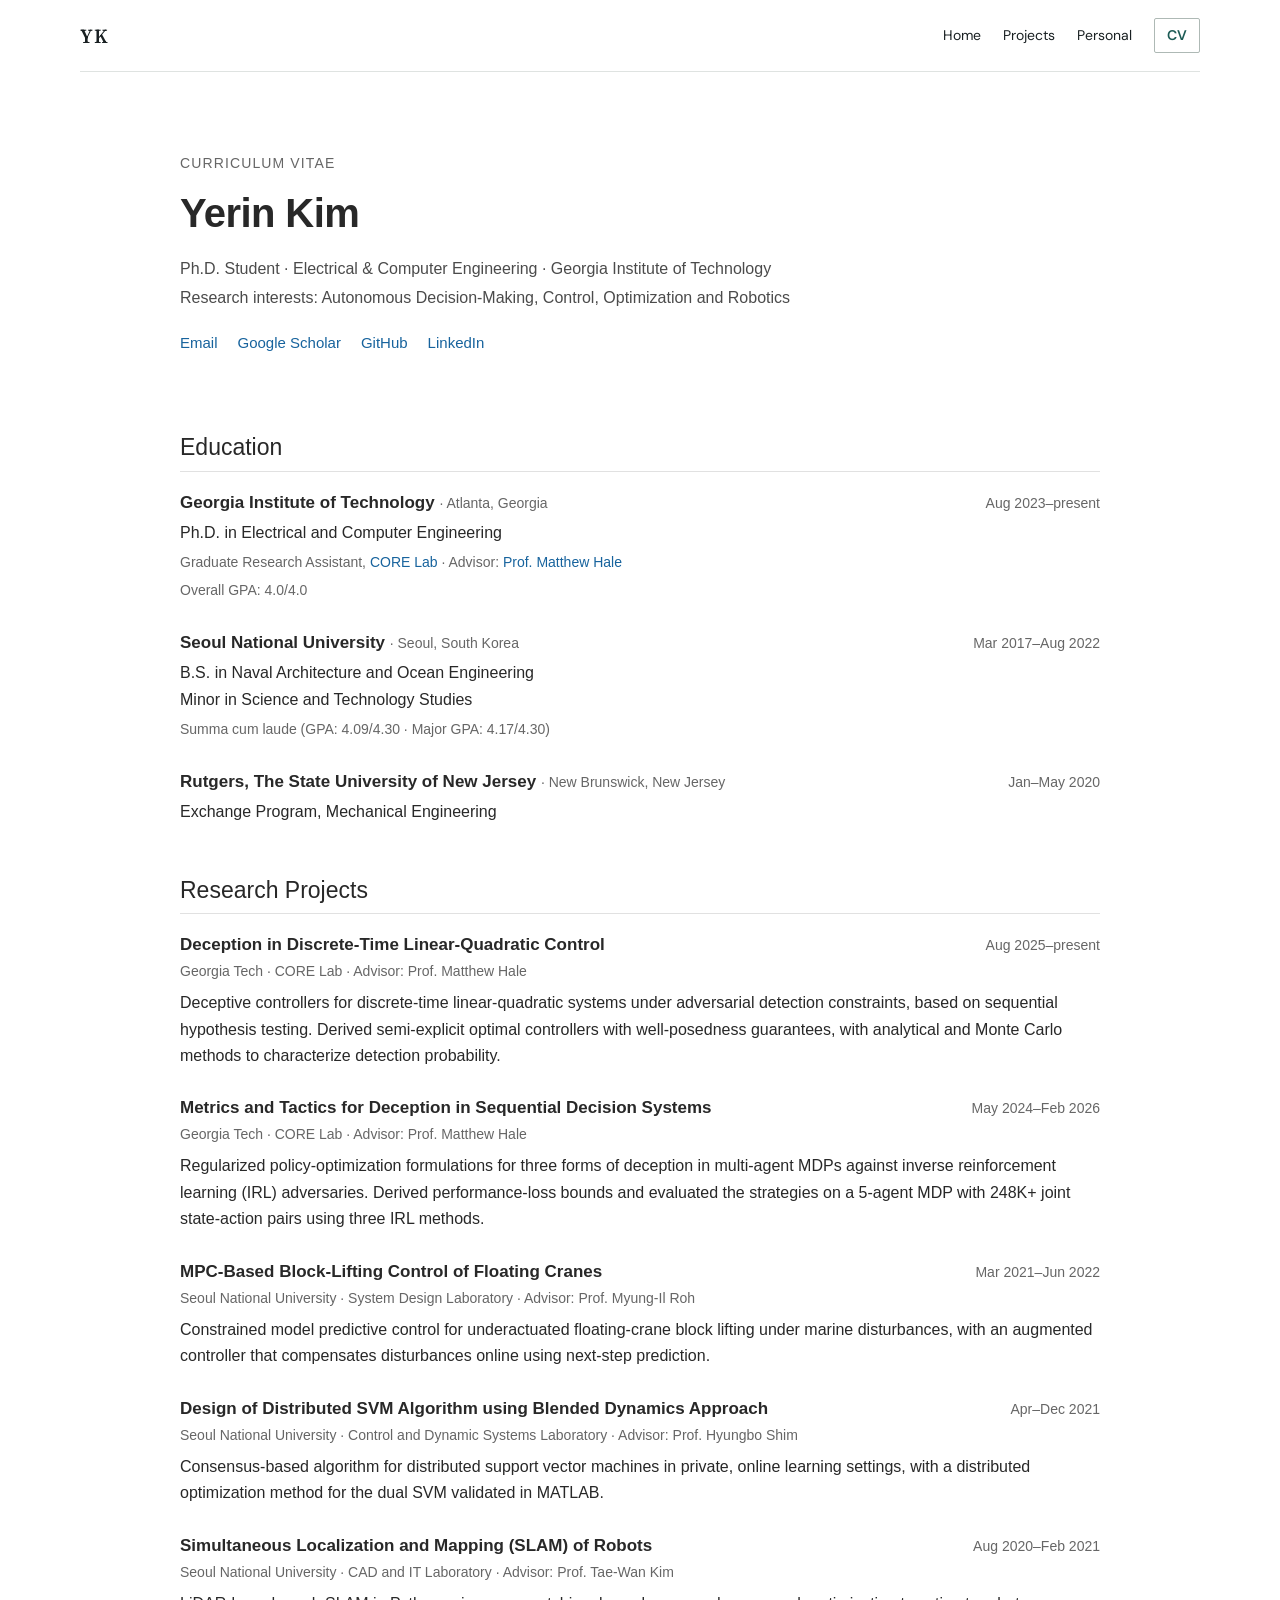
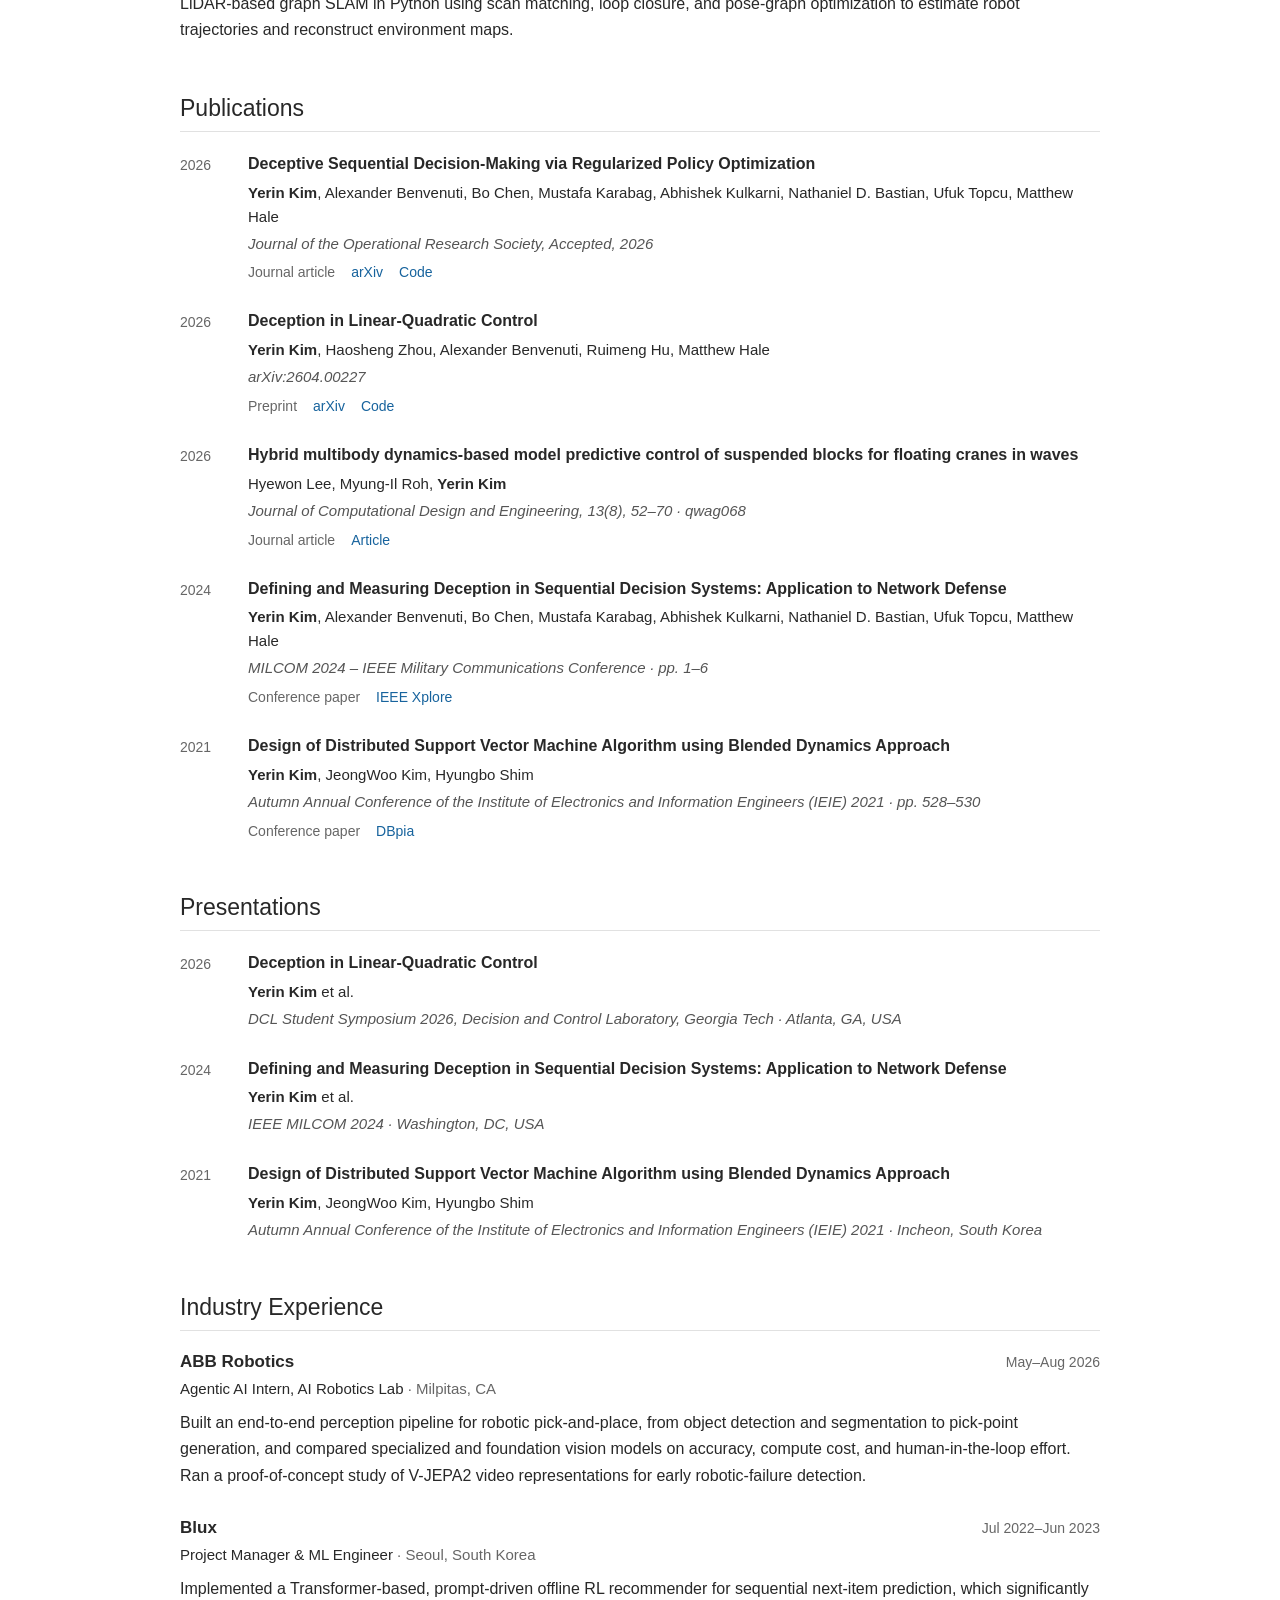
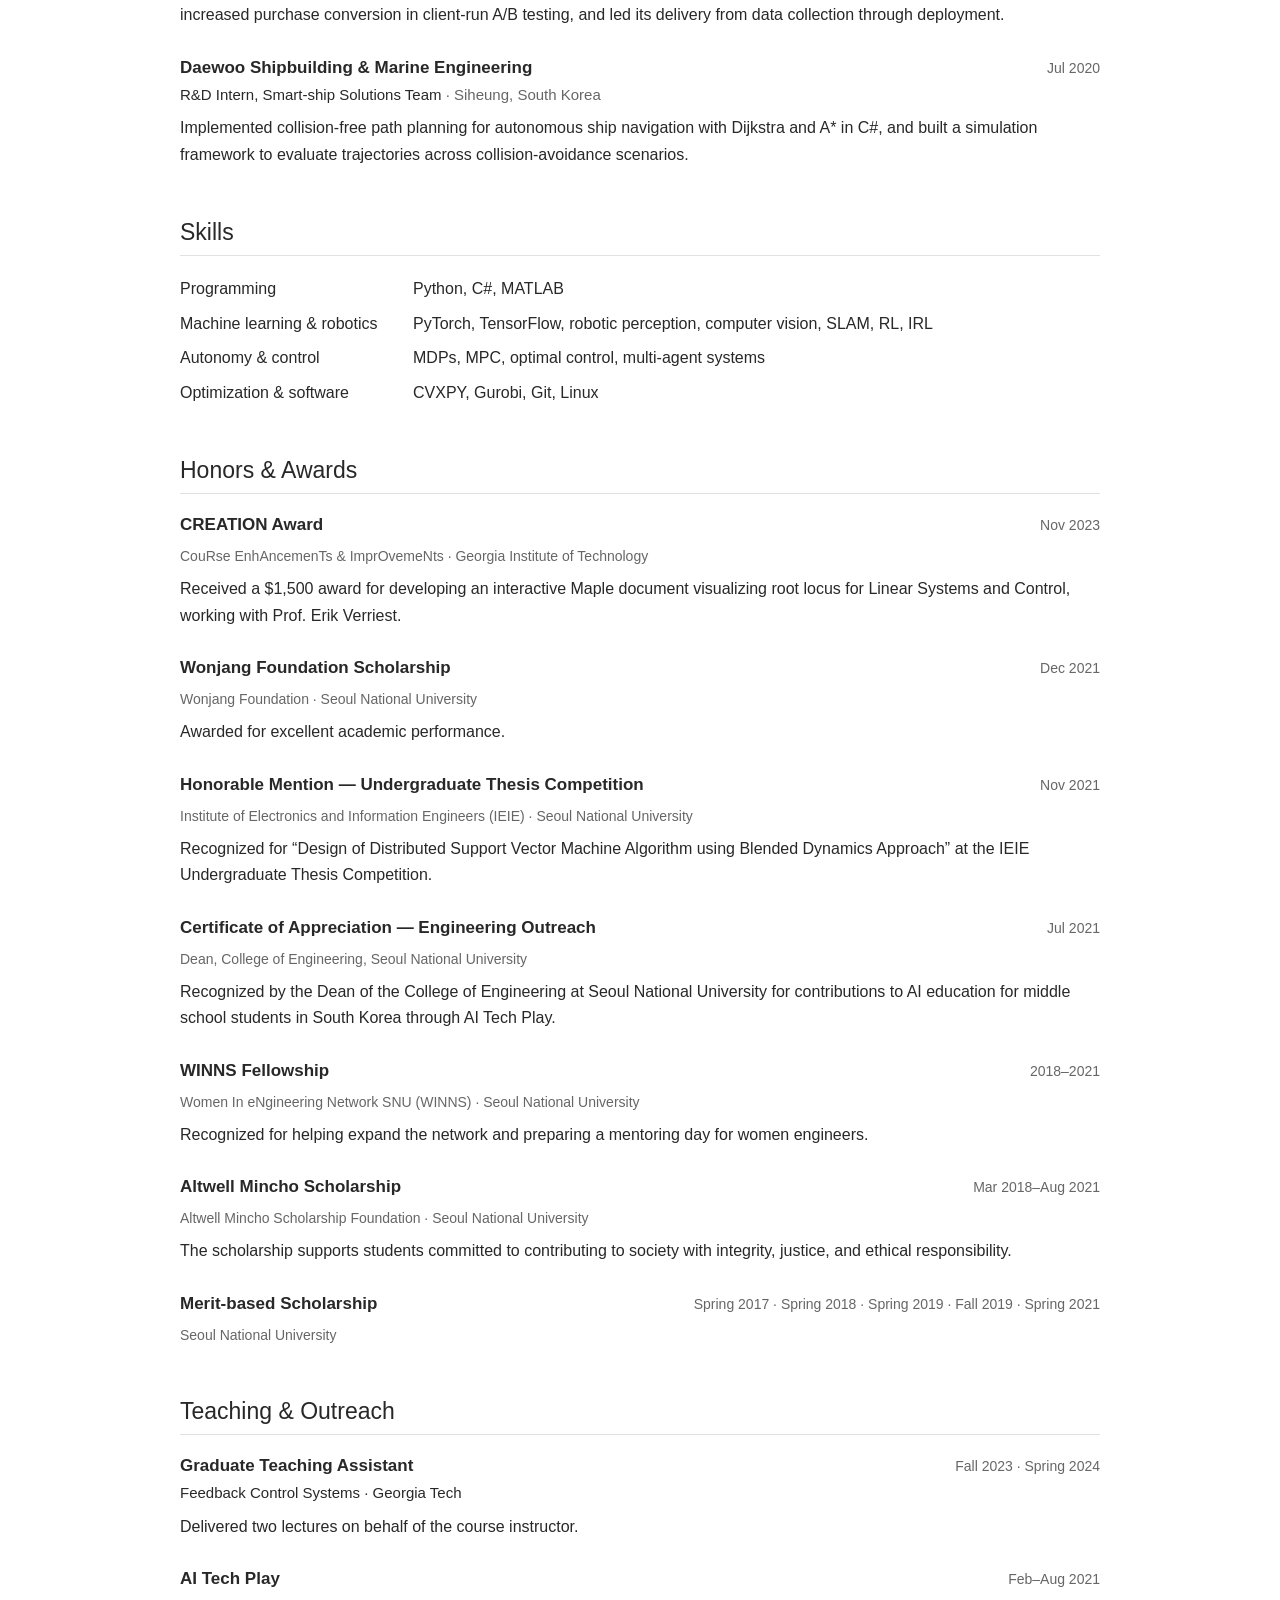
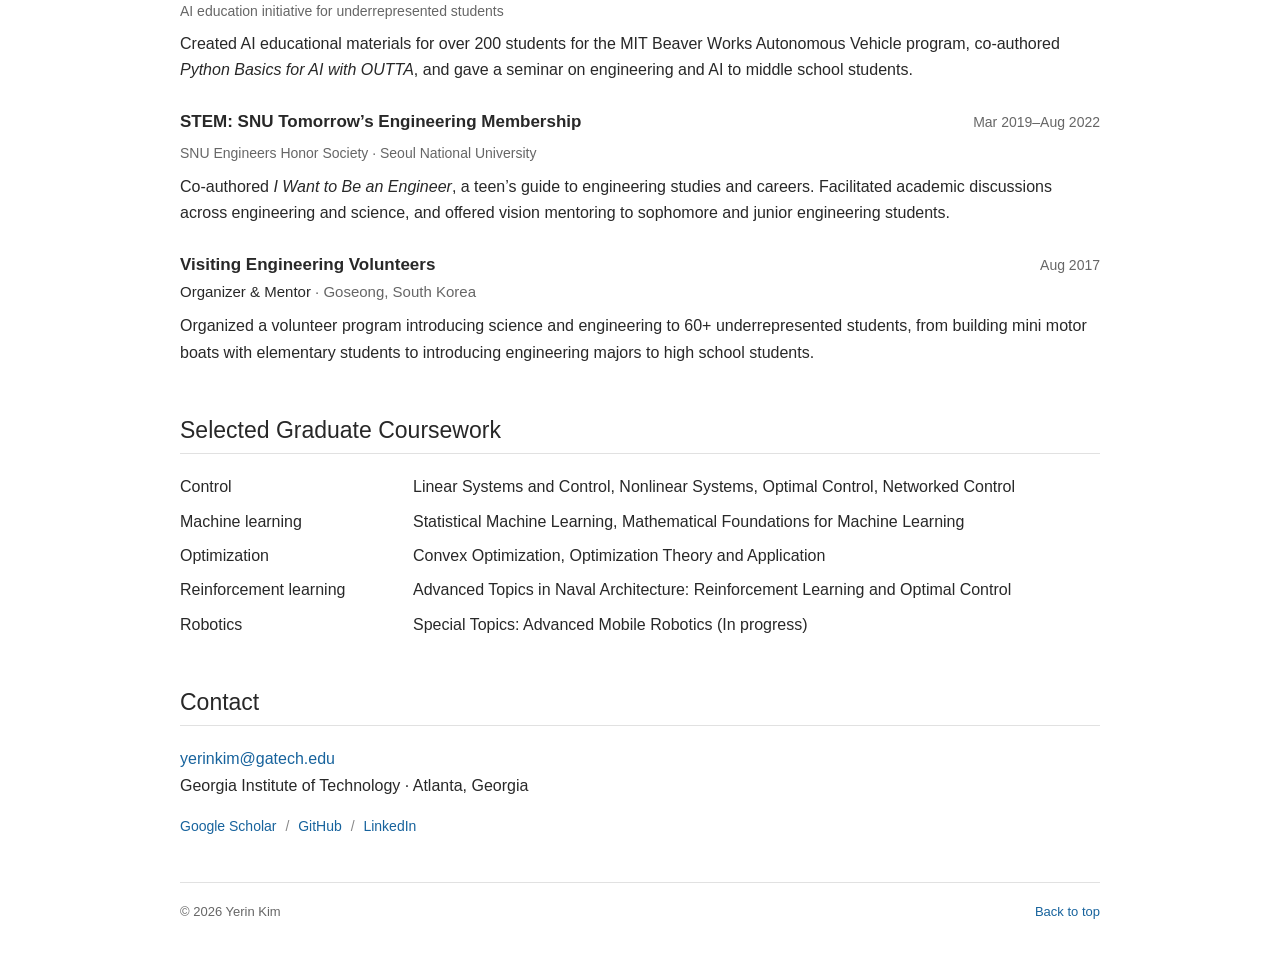
==== commit cb99b4cc: "Mark JORS paper as accepted and list it first Co-Authored-By: Claude Opus 5.5 <noreply@anthropic.com" ====
--- a/cv.html
+++ b/cv.html
@@ -110,6 +110,15 @@
         <li>
           <span class="pub-year">2026</span>
           <div class="publication-body">
+            <h3 class="publication-title"><a href="https://arxiv.org/abs/2501.18803" target="_blank" rel="noopener noreferrer">Deceptive Sequential Decision-Making via Regularized Policy Optimization</a></h3>
+            <p class="authors"><strong>Yerin Kim</strong>, Alexander Benvenuti, Bo Chen, Mustafa Karabag, Abhishek Kulkarni, Nathaniel D. Bastian, Ufuk Topcu, Matthew Hale</p>
+            <p class="venue">Journal of the Operational Research Society, Accepted, 2026</p>
+            <div class="publication-links"><span class="publication-status">Journal article</span><a class="paper-link" href="https://arxiv.org/abs/2501.18803" target="_blank" rel="noopener noreferrer" aria-label="arXiv: Deceptive Sequential Decision-Making via Regularized Policy Optimization">arXiv</a><a class="paper-link" href="https://github.com/yerinkim-yk/DeceptionMTD" target="_blank" rel="noopener noreferrer" aria-label="Code: Deceptive Sequential Decision-Making via Regularized Policy Optimization">Code</a></div>
+          </div>
+        </li>
+        <li>
+          <span class="pub-year">2026</span>
+          <div class="publication-body">
             <h3 class="publication-title"><a href="https://arxiv.org/abs/2604.00227" target="_blank" rel="noopener noreferrer">Deception in Linear-Quadratic Control</a></h3>
             <p class="authors"><strong>Yerin Kim</strong>, Haosheng Zhou, Alexander Benvenuti, Ruimeng Hu, Matthew Hale</p>
             <p class="venue">arXiv:2604.00227</p>
@@ -123,15 +132,6 @@
             <p class="authors">Hyewon Lee, Myung-Il Roh, <strong>Yerin Kim</strong></p>
             <p class="venue">Journal of Computational Design and Engineering, 13(8), 52–70 · qwag068</p>
             <div class="publication-links"><span class="publication-status">Journal article</span><a class="paper-link" href="https://doi.org/10.1093/jcde/qwag068" target="_blank" rel="noopener noreferrer" aria-label="Article: Hybrid multibody dynamics-based model predictive control">Article</a></div>
-          </div>
-        </li>
-<li>
-          <span class="pub-year">2025</span>
-          <div class="publication-body">
-            <h3 class="publication-title"><a href="https://arxiv.org/abs/2501.18803" target="_blank" rel="noopener noreferrer">Deceptive Sequential Decision-Making via Regularized Policy Optimization</a></h3>
-            <p class="authors"><strong>Yerin Kim</strong>, Alexander Benvenuti, Bo Chen, Mustafa Karabag, Abhishek Kulkarni, Nathaniel D. Bastian, Ufuk Topcu, Matthew Hale</p>
-            <p class="venue">arXiv:2501.18803</p>
-            <div class="publication-links"><span class="publication-status">Preprint · Under review</span><a class="paper-link" href="https://arxiv.org/abs/2501.18803" target="_blank" rel="noopener noreferrer" aria-label="arXiv: Deceptive Sequential Decision-Making via Regularized Policy Optimization">arXiv</a><a class="paper-link" href="https://github.com/yerinkim-yk/DeceptionMTD" target="_blank" rel="noopener noreferrer" aria-label="Code: Deceptive Sequential Decision-Making via Regularized Policy Optimization">Code</a></div>
           </div>
         </li>
 <li>
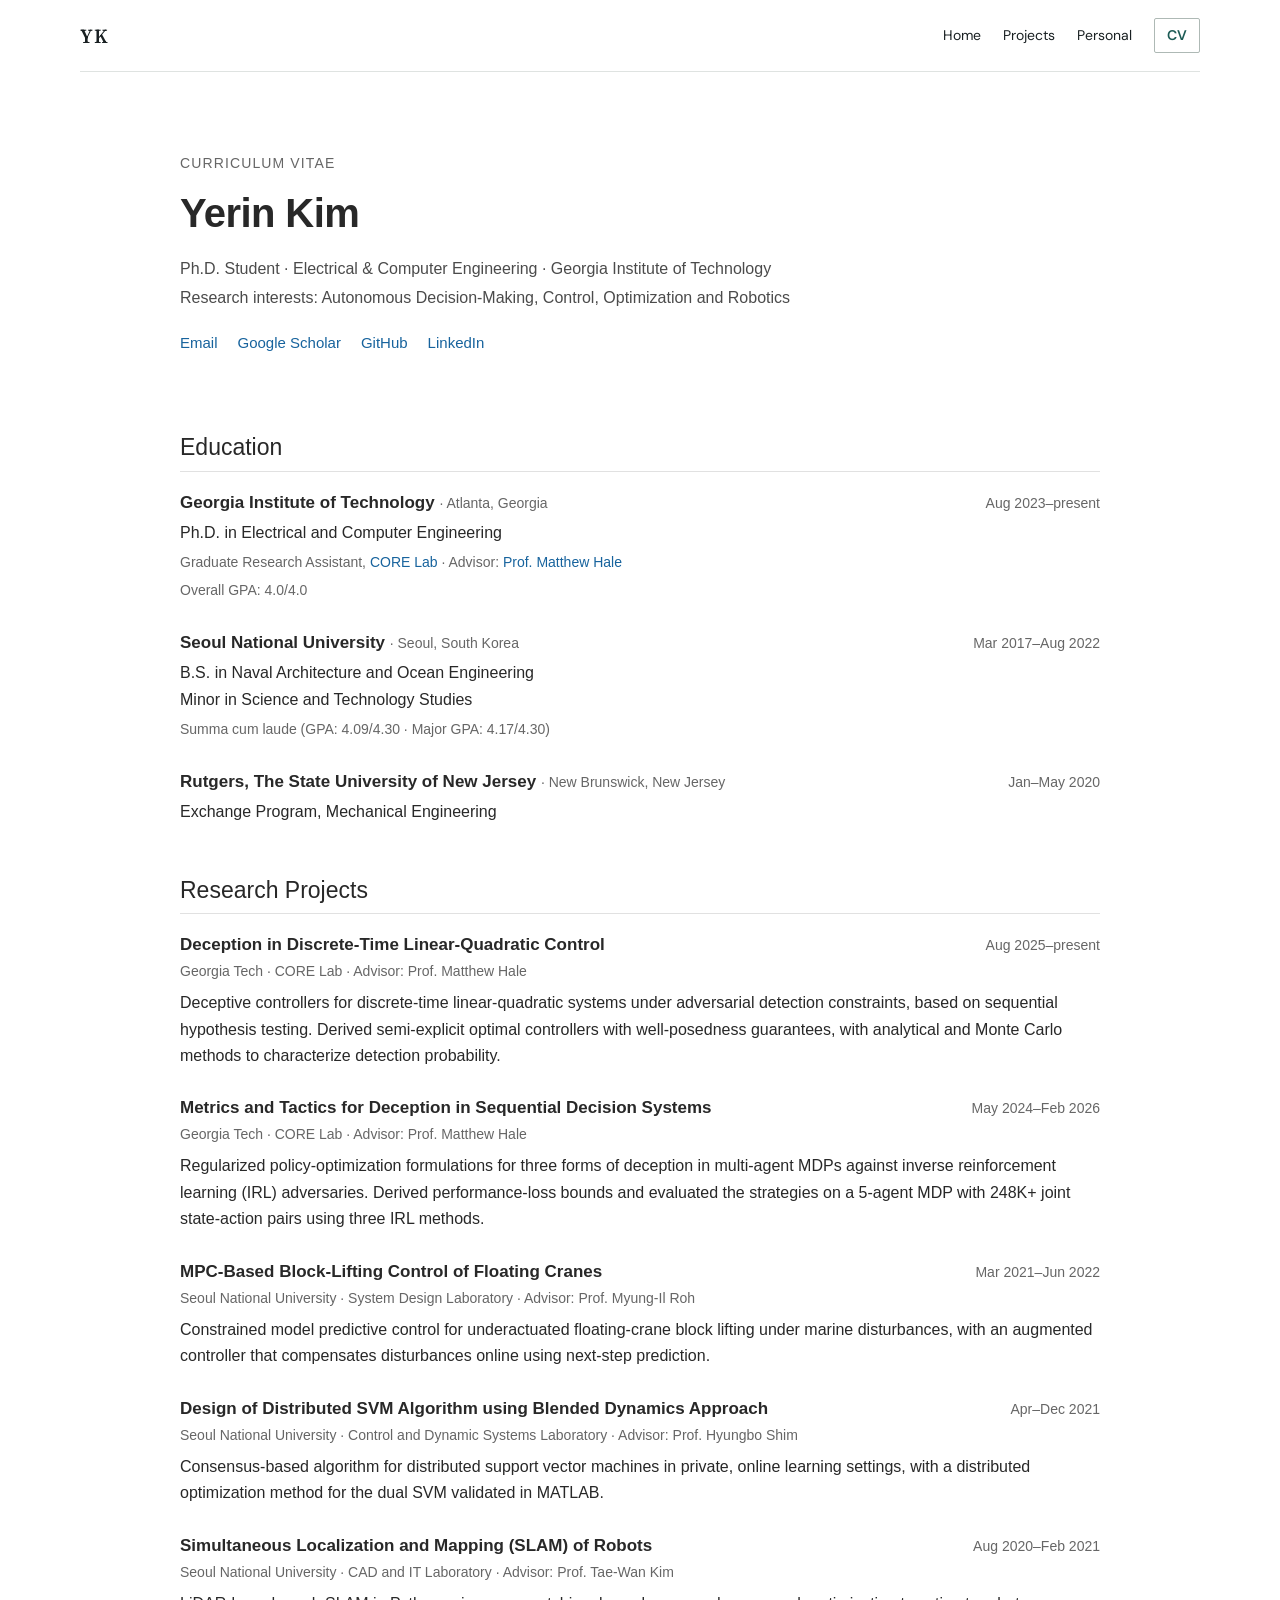
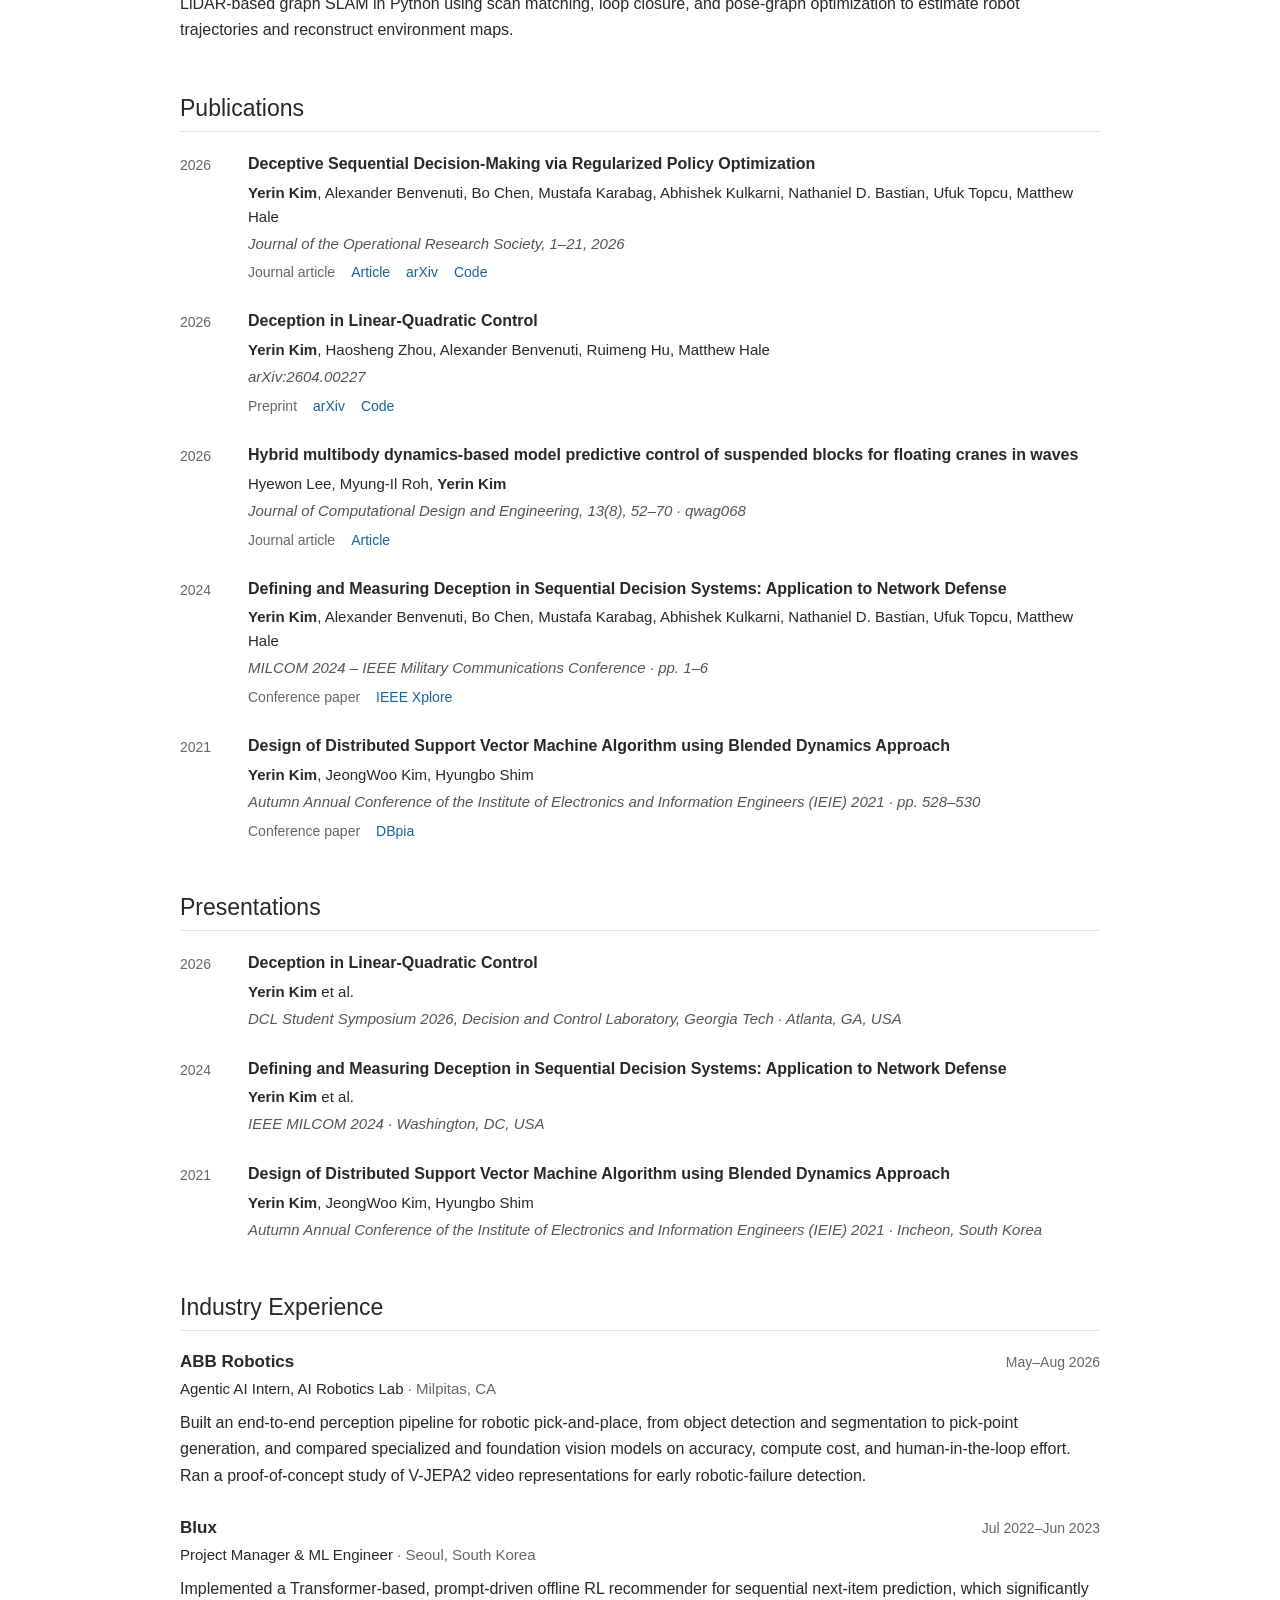
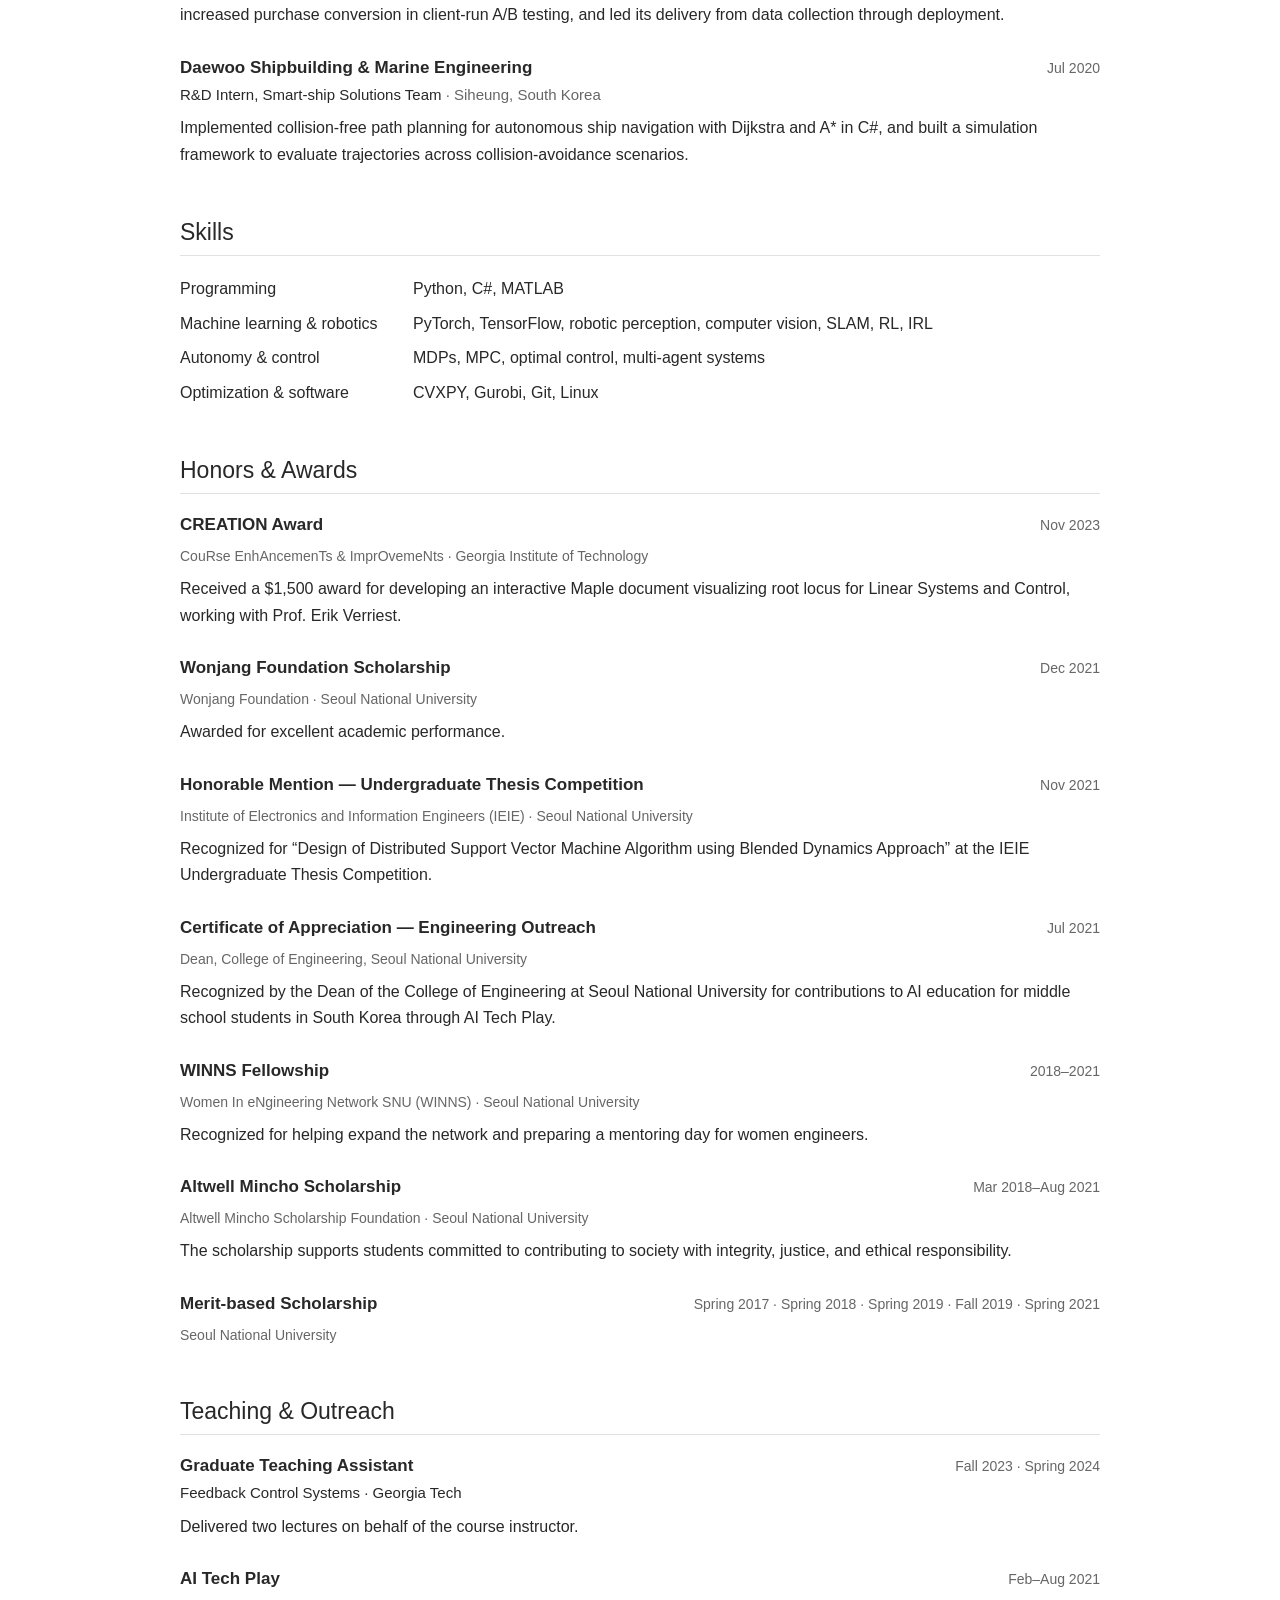
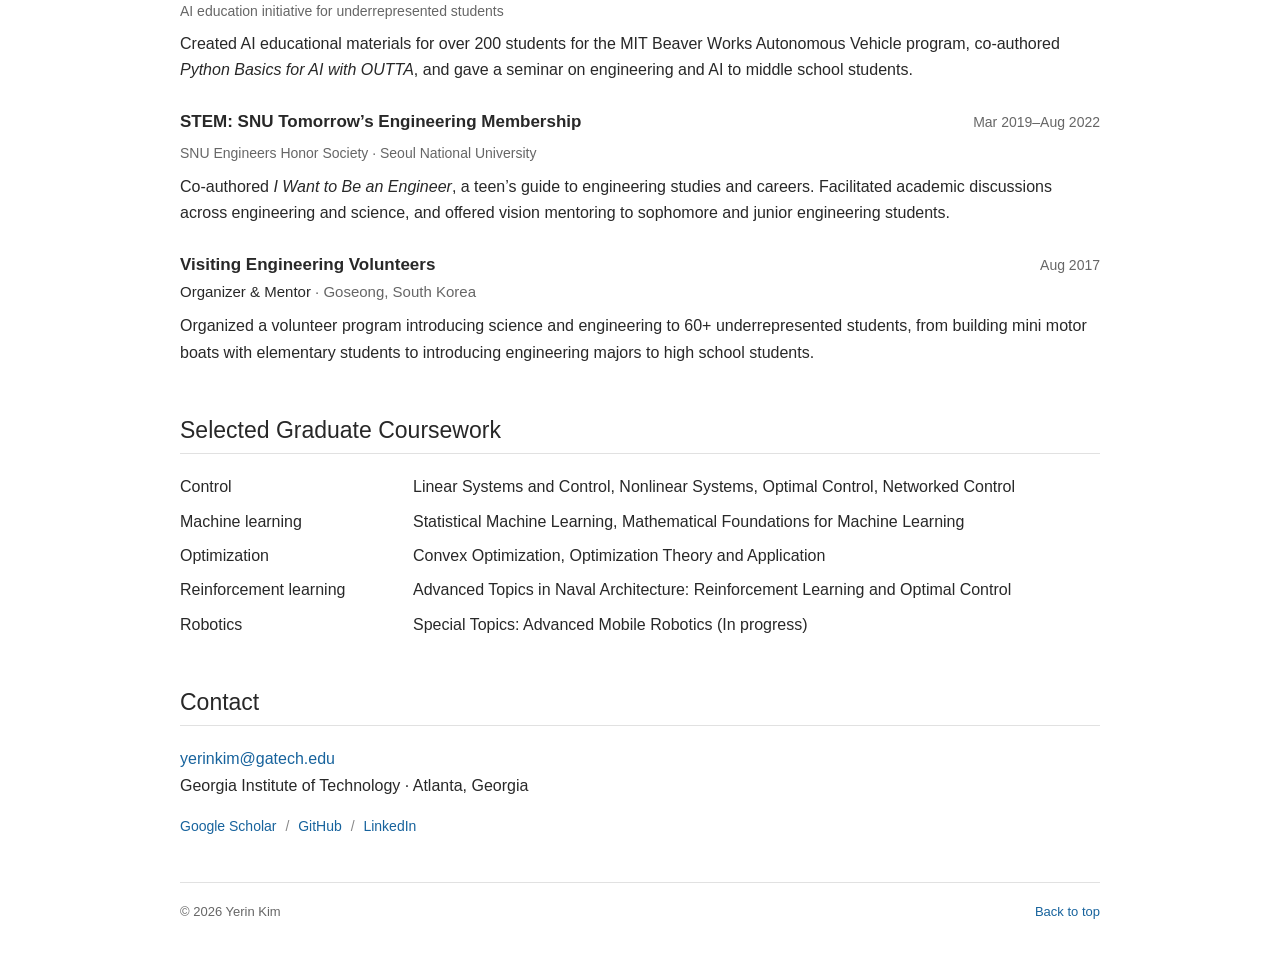
==== commit bcecf829: "Mark JORS paper as published and link its DOI Co-Authored-By: Claude Opus 5.5 <noreply@anthropic.com" ====
--- a/cv.html
+++ b/cv.html
@@ -110,10 +110,10 @@
         <li>
           <span class="pub-year">2026</span>
           <div class="publication-body">
-            <h3 class="publication-title"><a href="https://arxiv.org/abs/2501.18803" target="_blank" rel="noopener noreferrer">Deceptive Sequential Decision-Making via Regularized Policy Optimization</a></h3>
+            <h3 class="publication-title"><a href="https://doi.org/10.1080/01605682.2026.2757159" target="_blank" rel="noopener noreferrer">Deceptive Sequential Decision-Making via Regularized Policy Optimization</a></h3>
             <p class="authors"><strong>Yerin Kim</strong>, Alexander Benvenuti, Bo Chen, Mustafa Karabag, Abhishek Kulkarni, Nathaniel D. Bastian, Ufuk Topcu, Matthew Hale</p>
-            <p class="venue">Journal of the Operational Research Society, Accepted, 2026</p>
-            <div class="publication-links"><span class="publication-status">Journal article</span><a class="paper-link" href="https://arxiv.org/abs/2501.18803" target="_blank" rel="noopener noreferrer" aria-label="arXiv: Deceptive Sequential Decision-Making via Regularized Policy Optimization">arXiv</a><a class="paper-link" href="https://github.com/yerinkim-yk/DeceptionMTD" target="_blank" rel="noopener noreferrer" aria-label="Code: Deceptive Sequential Decision-Making via Regularized Policy Optimization">Code</a></div>
+            <p class="venue">Journal of the Operational Research Society, 1–21, 2026</p>
+            <div class="publication-links"><span class="publication-status">Journal article</span><a class="paper-link" href="https://doi.org/10.1080/01605682.2026.2757159" target="_blank" rel="noopener noreferrer" aria-label="Article: Deceptive Sequential Decision-Making via Regularized Policy Optimization">Article</a><a class="paper-link" href="https://arxiv.org/abs/2501.18803" target="_blank" rel="noopener noreferrer" aria-label="arXiv: Deceptive Sequential Decision-Making via Regularized Policy Optimization">arXiv</a><a class="paper-link" href="https://github.com/yerinkim-yk/DeceptionMTD" target="_blank" rel="noopener noreferrer" aria-label="Code: Deceptive Sequential Decision-Making via Regularized Policy Optimization">Code</a></div>
           </div>
         </li>
         <li>
